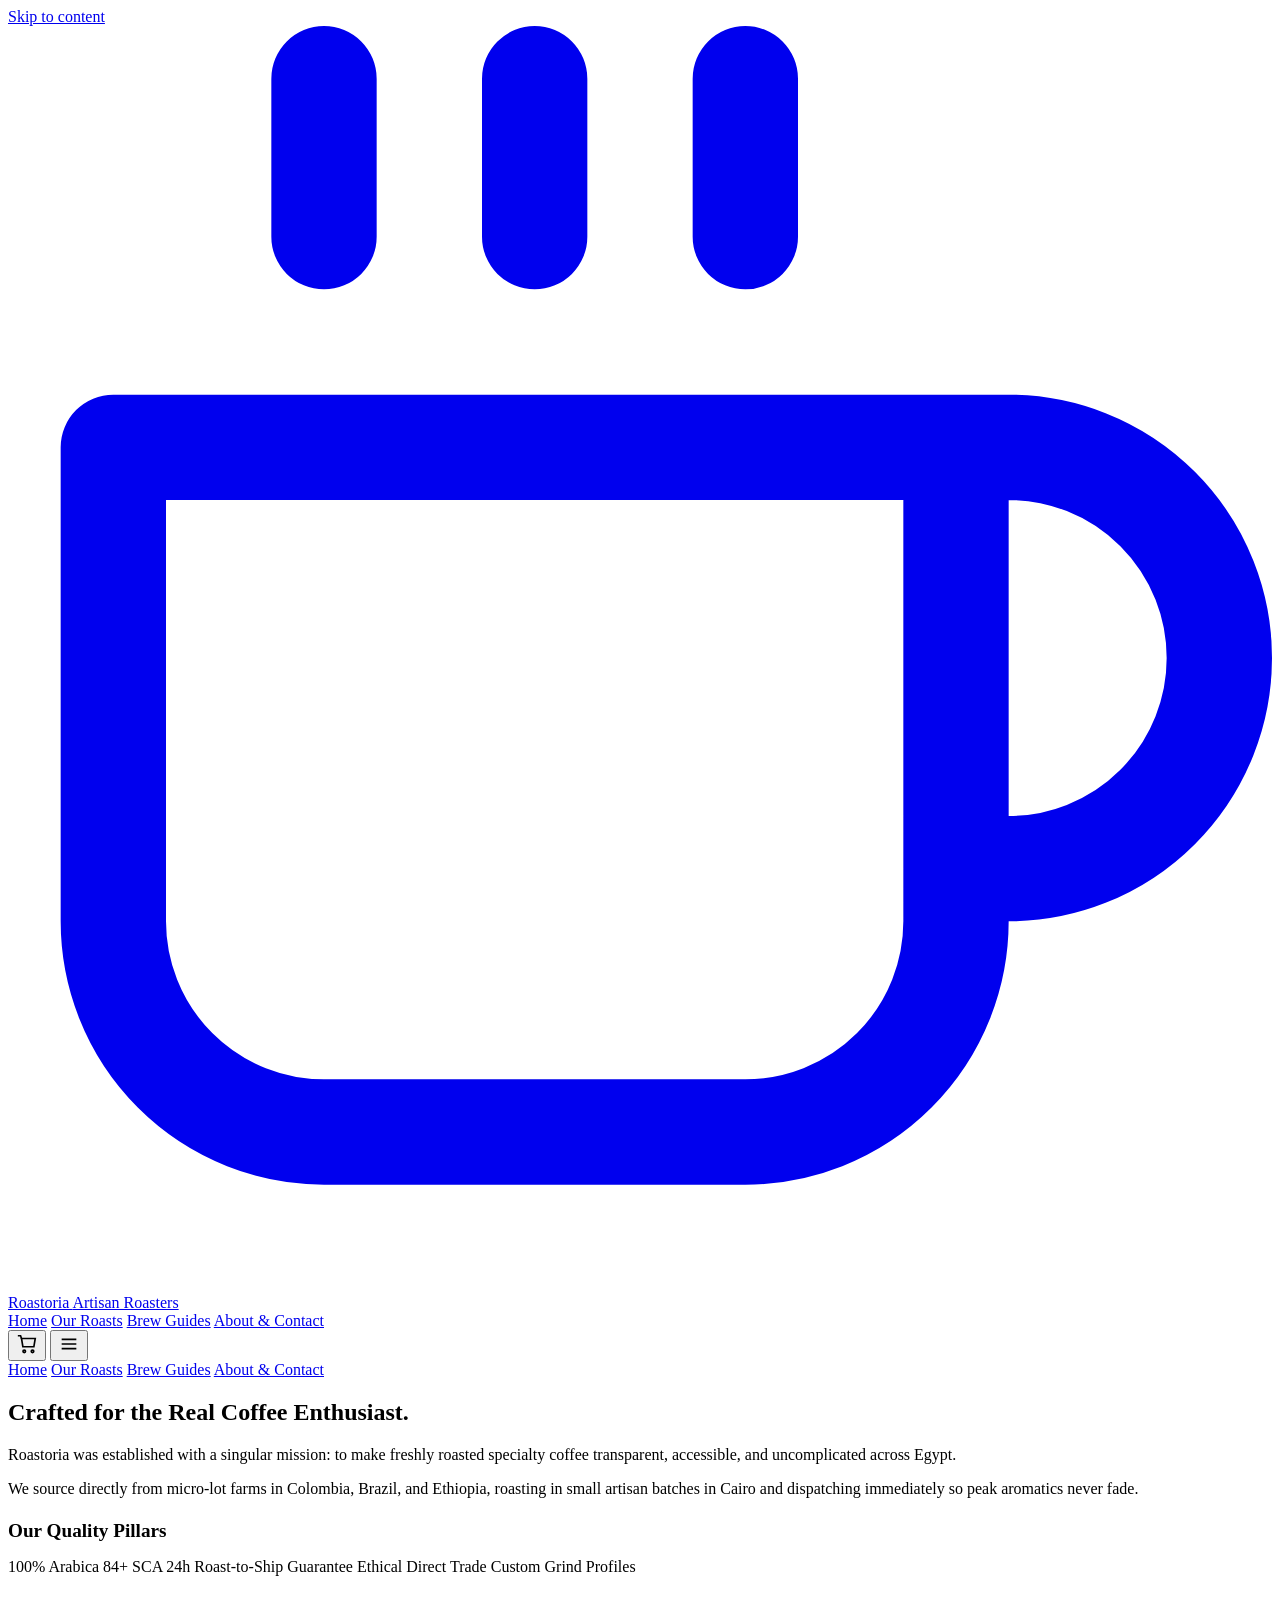
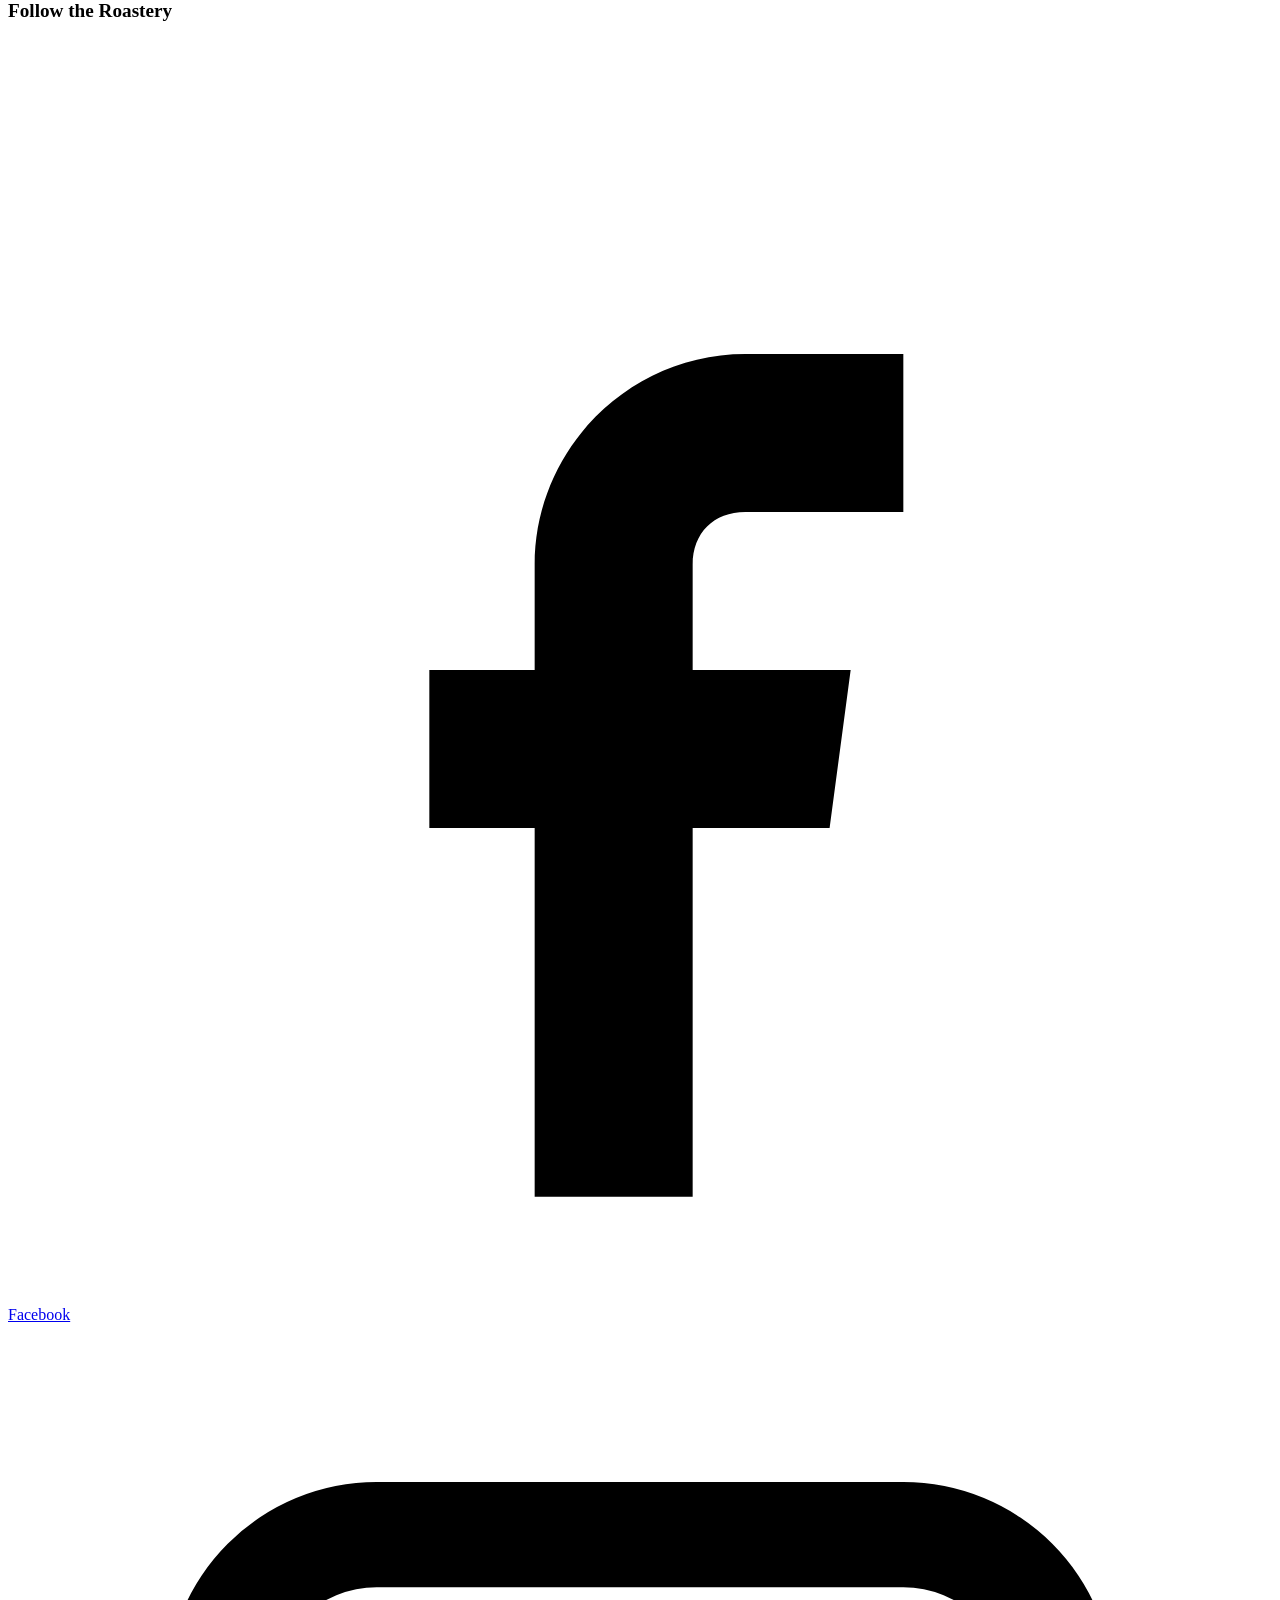
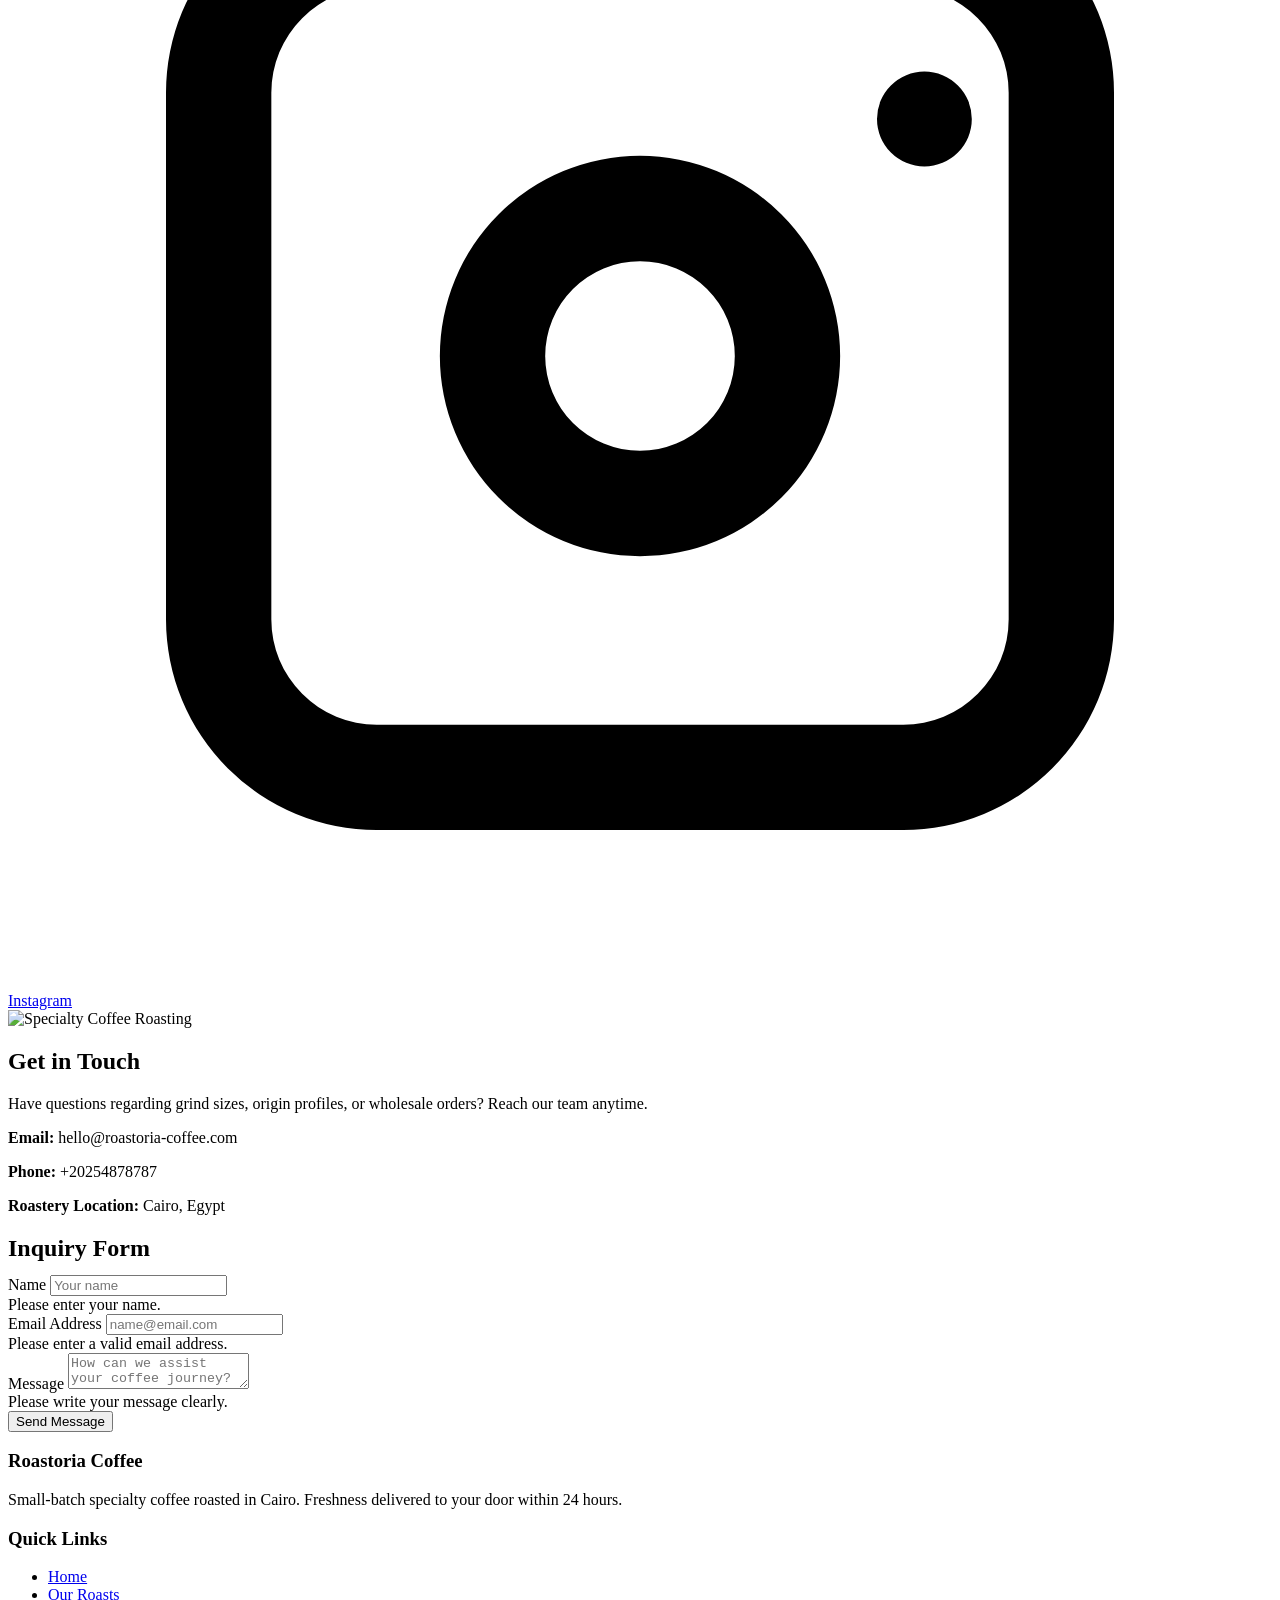
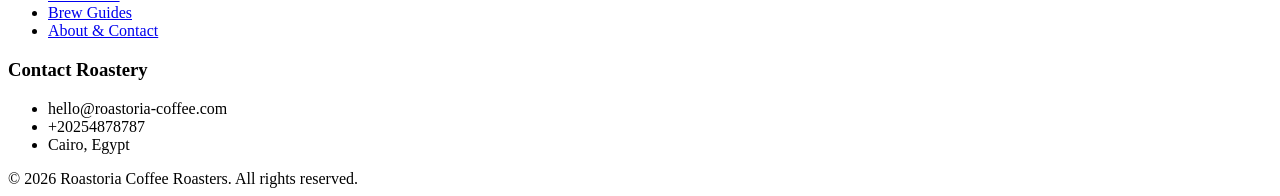
==== about.html @ 7a694ca4 "Add files via upload" ====
<!DOCTYPE html>
<html lang="en" dir="ltr">
<head>
  <meta charset="UTF-8">
  <meta name="viewport" content="width=device-width, initial-scale=1">
  <meta name="description" content="Learn about Roastoria's roasting philosophy and direct-trade origins.">
  <title>Our Story & Contact | Roastoria</title>
  <link rel="icon" href="favicon.svg" type="image/svg+xml">
  <link rel="preconnect" href="https://fonts.googleapis.com">
  <link rel="preconnect" href="https://fonts.gstatic.com" crossorigin>
  <link href="https://fonts.googleapis.com/css2?family=Poppins:wght@600;700;800&family=Nunito:wght@400;600;700&display=swap" rel="stylesheet">
  <link rel="stylesheet" href="css/style.css">
</head>
<body data-page="about">
  <a class="skip-link" href="#main">Skip to content</a>

  <header class="header">
    <div class="header__inner">
      <a class="logo" href="index.html" aria-label="Roastoria — Home">
        <span class="logo__mark" aria-hidden="true">
          <svg viewBox="0 0 24 24" fill="none"><path d="M18 8h1a4 4 0 0 1 0 8h-1M2 8h16v9a4 4 0 0 1-4 4H6a4 4 0 0 1-4-4V8zM6 1v3M10 1v3M14 1v3" stroke="currentColor" stroke-width="2" stroke-linecap="round" stroke-linejoin="round"/></svg>
        </span>
        Roastoria
        <span>Artisan Roasters</span>
      </a>
      <nav class="nav" aria-label="Main Navigation">
        <a href="index.html" data-nav="home">Home</a>
        <a href="products.html" data-nav="products">Our Roasts</a>
        <a href="blog.html" data-nav="blog">Brew Guides</a>
        <a href="about.html" data-nav="about">About & Contact</a>
      </nav>
      <div class="header__actions">
        <button class="icon-btn" type="button" data-open-cart aria-label="Shopping Cart">
          <svg width="22" height="22" viewBox="0 0 24 24" fill="none" stroke="currentColor" stroke-width="1.8"><path d="M6 6h15l-1.5 9h-12z"/><path d="M6 6 5 3H2"/><circle cx="9" cy="20" r="1.4"/><circle cx="18" cy="20" r="1.4"/></svg>
          <span class="cart-count" data-cart-count hidden>0</span>
        </button>
        <button class="icon-btn menu-btn" type="button" data-open-menu aria-label="Open Menu">
          <svg width="22" height="22" viewBox="0 0 24 24" fill="none" stroke="currentColor" stroke-width="1.8"><path d="M4 7h16M4 12h16M4 17h16"/></svg>
        </button>
      </div>
    </div>
  </header>

  <div class="nav-overlay" data-close></div>
  <nav class="mobile-nav" aria-label="Mobile Navigation">
    <a href="index.html" data-nav="home">Home</a>
    <a href="products.html" data-nav="products">Our Roasts</a>
    <a href="blog.html" data-nav="blog">Brew Guides</a>
    <a href="about.html" data-nav="about">About & Contact</a>
  </nav>

  <main id="main">
    <section class="section">
      <div class="container about-hero">
        <div>
          <h1>Crafted for the Real Coffee Enthusiast.</h1>
          <p class="muted" style="margin-top:.6rem">
            Roastoria was established with a singular mission: to make freshly roasted specialty coffee transparent, accessible, and uncomplicated across Egypt.
          </p>
          <p class="muted" style="margin-top:.75rem">
            We source directly from micro-lot farms in Colombia, Brazil, and Ethiopia, roasting in small artisan batches in Cairo and dispatching immediately so peak aromatics never fade.
          </p>
          <h2 style="font-size:1.2rem;margin-top:1.4rem">Our Quality Pillars</h2>
          <div class="chips">
            <span class="chip">100% Arabica 84+ SCA</span>
            <span class="chip">24h Roast-to-Ship Guarantee</span>
            <span class="chip">Ethical Direct Trade</span>
            <span class="chip">Custom Grind Profiles</span>
          </div>
          <h2 style="font-size:1.2rem;margin-top:1.5rem">Follow the Roastery</h2>
          <div class="social-row">
            <a class="social-btn" href="https://www.facebook.com/" target="_blank" rel="noopener noreferrer"><svg viewBox="0 0 24 24"><path d="M14 9h3V6h-3c-2.2 0-4 1.8-4 4v2H8v3h2v7h3v-7h2.6l.4-3H13v-2c0-.6.4-1 1-1z"/></svg> Facebook</a>
            <a class="social-btn" href="https://www.instagram.com/" target="_blank" rel="noopener noreferrer"><svg viewBox="0 0 24 24"><path d="M7 3h10a4 4 0 0 1 4 4v10a4 4 0 0 1-4 4H7a4 4 0 0 1-4-4V7a4 4 0 0 1 4-4zm10 2H7a2 2 0 0 0-2 2v10a2 2 0 0 0 2 2h10a2 2 0 0 0 2-2V7a2 2 0 0 0-2-2zm-5 3.2A3.8 3.8 0 1 1 8.2 12 3.8 3.8 0 0 1 12 8.2zm0 2A1.8 1.8 0 1 0 13.8 12 1.8 1.8 0 0 0 12 10.2zM17.4 6.6a.9.9 0 1 1-.9.9.9.9 0 0 1 .9-.9z"/></svg> Instagram</a>
          </div>
        </div>
        <div class="about-hero__media">
          <img src="https://images.unsplash.com/photo-1495474472287-4d71bcdd2085?auto=format&fit=crop&w=1200&q=75" alt="Specialty Coffee Roasting" width="900" height="700" loading="lazy">
        </div>
      </div>
    </section>

    <section class="section section--alt" aria-labelledby="contact-title">
      <div class="container grid grid--2">
        <article class="info-card">
          <h2 id="contact-title">Get in Touch</h2>
          <p class="muted" style="margin:.5rem 0 1rem">Have questions regarding grind sizes, origin profiles, or wholesale orders? Reach our team anytime.</p>
          <p><strong>Email:</strong> hello@roastoria-coffee.com</p>
          <p><strong>Phone:</strong> +20254878787</p>
          <p><strong>Roastery Location:</strong> Cairo, Egypt</p>
        </article>

        <article class="form-card">
          <h2 style="margin-bottom:.8rem">Inquiry Form</h2>
          <form class="form" data-contact-form novalidate>
            <div class="field">
              <label for="name">Name</label>
              <input id="name" name="name" type="text" autocomplete="name" placeholder="Your name">
              <div class="field-error">Please enter your name.</div>
            </div>
            <div class="field">
              <label for="email">Email Address</label>
              <input id="email" name="email" type="email" autocomplete="email" placeholder="name@email.com">
              <div class="field-error">Please enter a valid email address.</div>
            </div>
            <div class="field">
              <label for="message">Message</label>
              <textarea id="message" name="message" placeholder="How can we assist your coffee journey?"></textarea>
              <div class="field-error">Please write your message clearly.</div>
            </div>
            <button class="btn btn--primary" type="submit">Send Message</button>
          </form>
        </article>
      </div>
    </section>
  </main>

  <footer class="footer">
    <div class="container footer__grid">
      <div>
        <h3>Roastoria Coffee</h3>
        <p>Small-batch specialty coffee roasted in Cairo. Freshness delivered to your door within 24 hours.</p>
      </div>
      <div>
        <h3>Quick Links</h3>
        <ul>
          <li><a href="index.html">Home</a></li>
          <li><a href="products.html">Our Roasts</a></li>
          <li><a href="blog.html">Brew Guides</a></li>
          <li><a href="about.html">About & Contact</a></li>
        </ul>
      </div>
      <div>
        <h3>Contact Roastery</h3>
        <ul>
          <li>hello@roastoria-coffee.com</li>
          <li>+20254878787</li>
          <li>Cairo, Egypt</li>
        </ul>
      </div>
    </div>
    <div class="container footer__copy">© 2026 Roastoria Coffee Roasters. All rights reserved.</div>
  </footer>

  <script src="js/data.js"></script>
  <script src="js/main.js"></script>
</body>
</html>
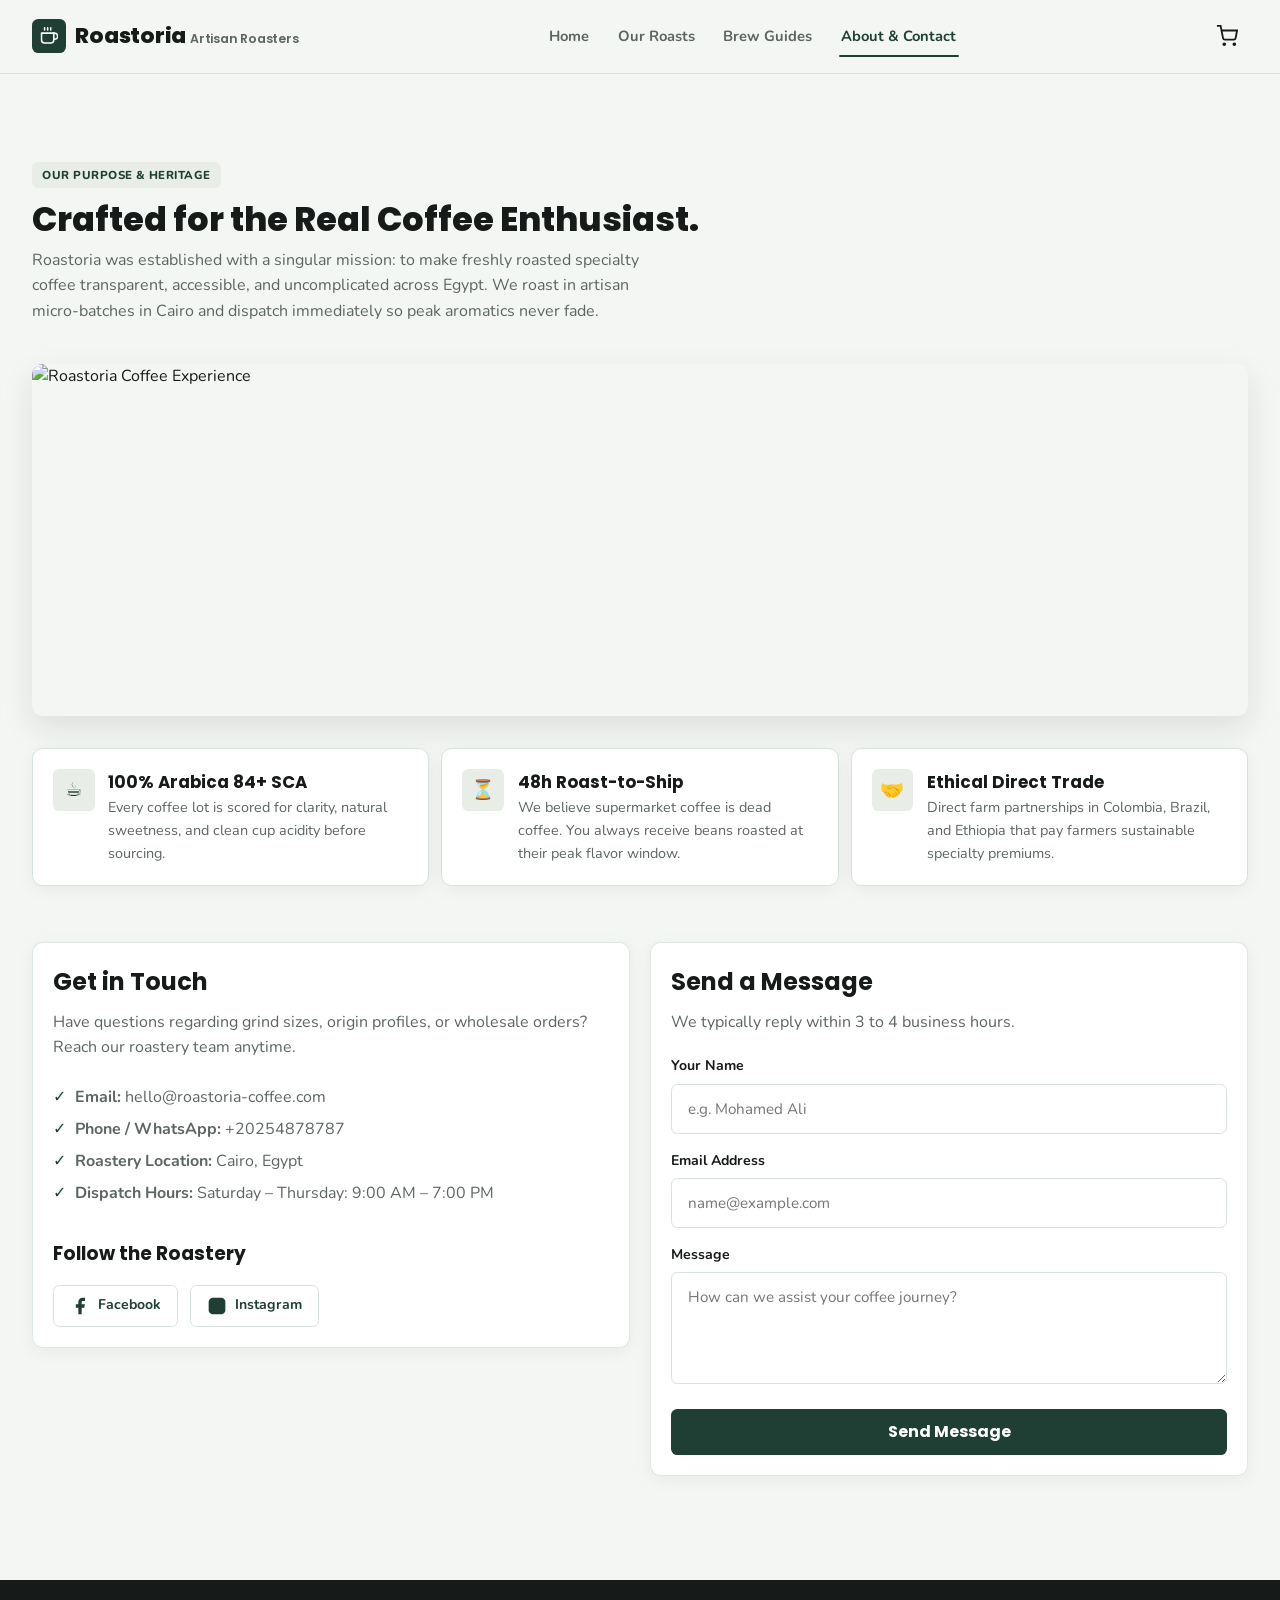
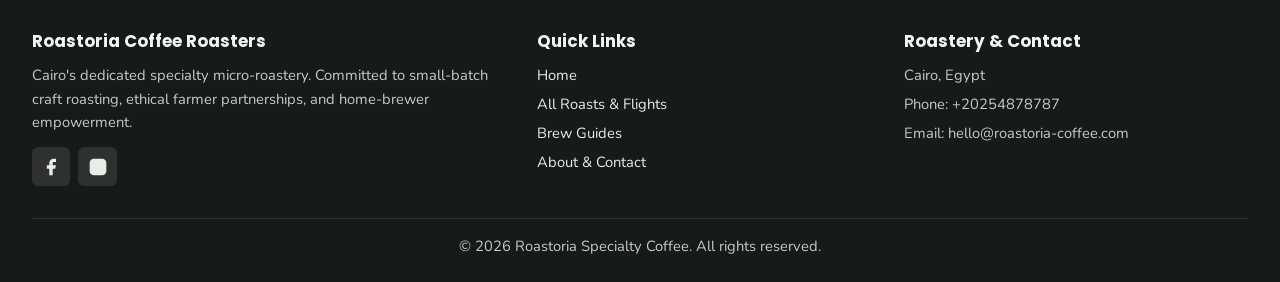
==== commit 53e1da54: "Add files via upload" ====
--- a/about.html
+++ b/about.html
@@ -1,147 +1,300 @@
 <!DOCTYPE html>
-<html lang="en" dir="ltr">
+<html lang="en">
 <head>
   <meta charset="UTF-8">
-  <meta name="viewport" content="width=device-width, initial-scale=1">
-  <meta name="description" content="Learn about Roastoria's roasting philosophy and direct-trade origins.">
-  <title>Our Story & Contact | Roastoria</title>
-  <link rel="icon" href="favicon.svg" type="image/svg+xml">
+  <meta name="viewport" content="width=device-width, initial-scale=1.0">
+  <title>About & Contact — Roastoria Specialty Coffee</title>
+  <meta name="description" content="Learn about Roastoria artisan micro-roastery in Cairo, our direct farm trade mission, and get in touch with our team.">
   <link rel="preconnect" href="https://fonts.googleapis.com">
   <link rel="preconnect" href="https://fonts.gstatic.com" crossorigin>
-  <link href="https://fonts.googleapis.com/css2?family=Poppins:wght@600;700;800&family=Nunito:wght@400;600;700&display=swap" rel="stylesheet">
+  <link href="https://fonts.googleapis.com/css2?family=Nunito:wght@400;600;700;800&family=Poppins:wght@600;700;800&display=swap" rel="stylesheet">
   <link rel="stylesheet" href="css/style.css">
+
+  <style>
+    /* Inline Styles to guarantee perfect rendering for about.html */
+    .about-hero-img {
+      width: 100%;
+      height: 22rem;
+      object-fit: cover;
+      border-radius: var(--radius, 0.65rem);
+      margin: 2rem 0;
+      box-shadow: 0 12px 32px rgba(22, 26, 24, 0.10);
+    }
+    .social-links-row {
+      display: flex;
+      gap: 0.75rem;
+      margin-top: 1rem;
+    }
+    .social-link-badge {
+      display: inline-flex;
+      align-items: center;
+      gap: 0.5rem;
+      padding: 0.55rem 1rem;
+      border-radius: var(--radius-sm, 0.4rem);
+      background: #FFFFFF;
+      border: 1px solid var(--line, #D8E2DC);
+      color: var(--teal, #1F3F34);
+      font-weight: 700;
+      font-size: 0.88rem;
+      transition: all 0.2s ease;
+    }
+    .social-link-badge:hover {
+      background: var(--teal, #1F3F34);
+      color: #FFFFFF;
+      border-color: var(--teal, #1F3F34);
+    }
+    /* حصر حجم أيقونات الـ SVG لمنع تضخمها نهائياً */
+    .social-link-badge svg,
+    .footer__social svg {
+      width: 1.25rem !important;
+      height: 1.25rem !important;
+      min-width: 1.25rem !important;
+      max-width: 1.25rem !important;
+      fill: currentColor;
+      display: block;
+    }
+    /* تنسيق عناصر الفورم */
+    .form-group {
+      margin-bottom: 1rem;
+    }
+    .form-group label {
+      display: block;
+      font-weight: 700;
+      font-size: 0.88rem;
+      margin-bottom: 0.35rem;
+      color: var(--ink, #161A18);
+    }
+    .form-group input,
+    .form-group textarea {
+      width: 100%;
+      padding: 0.75rem 1rem;
+      border-radius: var(--radius-sm, 0.4rem);
+      border: 1px solid var(--line, #D8E2DC);
+      background: #FFFFFF;
+      font-size: 0.95rem;
+      color: var(--ink, #161A18);
+      outline: none;
+      transition: border-color 0.2s;
+    }
+    .form-group input:focus,
+    .form-group textarea:focus {
+      border-color: var(--teal, #1F3F34);
+    }
+    .form-group textarea {
+      resize: vertical;
+      min-height: 7rem;
+    }
+  </style>
 </head>
-<body data-page="about">
-  <a class="skip-link" href="#main">Skip to content</a>
-
+<body>
+  <a href="#main" class="skip-link">Skip to content</a>
+
+  <!-- Header -->
   <header class="header">
     <div class="header__inner">
-      <a class="logo" href="index.html" aria-label="Roastoria — Home">
-        <span class="logo__mark" aria-hidden="true">
-          <svg viewBox="0 0 24 24" fill="none"><path d="M18 8h1a4 4 0 0 1 0 8h-1M2 8h16v9a4 4 0 0 1-4 4H6a4 4 0 0 1-4-4V8zM6 1v3M10 1v3M14 1v3" stroke="currentColor" stroke-width="2" stroke-linecap="round" stroke-linejoin="round"/></svg>
-        </span>
-        Roastoria
-        <span>Artisan Roasters</span>
+      <a href="index.html" class="logo" aria-label="Roastoria Home">
+        <div class="logo__mark">
+          <svg viewBox="0 0 24 24" fill="none" stroke="currentColor" stroke-width="2" stroke-linecap="round" stroke-linejoin="round">
+            <path d="M18 8h1a4 4 0 0 1 0 8h-1"></path>
+            <path d="M2 8h16v9a4 4 0 0 1-4 4H6a4 4 0 0 1-4-4V8z"></path>
+            <line x1="6" y1="1" x2="6" y2="4"></line>
+            <line x1="10" y1="1" x2="10" y2="4"></line>
+            <line x1="14" y1="1" x2="14" y2="4"></line>
+          </svg>
+        </div>
+        <div>Roastoria <span>Artisan Roasters</span></div>
       </a>
+
       <nav class="nav" aria-label="Main Navigation">
-        <a href="index.html" data-nav="home">Home</a>
-        <a href="products.html" data-nav="products">Our Roasts</a>
-        <a href="blog.html" data-nav="blog">Brew Guides</a>
-        <a href="about.html" data-nav="about">About & Contact</a>
+        <a href="index.html">Home</a>
+        <a href="products.html">Our Roasts</a>
+        <a href="articles.html">Brew Guides</a>
+        <a href="about.html" class="is-active">About & Contact</a>
       </nav>
+
       <div class="header__actions">
-        <button class="icon-btn" type="button" data-open-cart aria-label="Shopping Cart">
-          <svg width="22" height="22" viewBox="0 0 24 24" fill="none" stroke="currentColor" stroke-width="1.8"><path d="M6 6h15l-1.5 9h-12z"/><path d="M6 6 5 3H2"/><circle cx="9" cy="20" r="1.4"/><circle cx="18" cy="20" r="1.4"/></svg>
-          <span class="cart-count" data-cart-count hidden>0</span>
+        <button type="button" class="icon-btn" data-cart-toggle aria-label="Open cart">
+          <svg viewBox="0 0 24 24" width="22" height="22" fill="none" stroke="currentColor" stroke-width="2">
+            <circle cx="9" cy="21" r="1"></circle>
+            <circle cx="20" cy="21" r="1"></circle>
+            <path d="M1 1h4l2.68 13.39a2 2 0 0 0 2 1.61h9.72a2 2 0 0 0 2-1.61L23 6H6"></path>
+          </svg>
+          <span class="cart-count" aria-label="Cart items count" style="display:none;">0</span>
         </button>
-        <button class="icon-btn menu-btn" type="button" data-open-menu aria-label="Open Menu">
-          <svg width="22" height="22" viewBox="0 0 24 24" fill="none" stroke="currentColor" stroke-width="1.8"><path d="M4 7h16M4 12h16M4 17h16"/></svg>
+
+        <button type="button" class="icon-btn menu-btn" id="menuToggle" aria-label="Toggle navigation">
+          <svg viewBox="0 0 24 24" width="24" height="24" fill="none" stroke="currentColor" stroke-width="2">
+            <line x1="3" y1="12" x2="21" y2="12"></line>
+            <line x1="3" y1="6" x2="21" y2="6"></line>
+            <line x1="3" y1="18" x2="21" y2="18"></line>
+          </svg>
         </button>
       </div>
     </div>
   </header>
 
-  <div class="nav-overlay" data-close></div>
-  <nav class="mobile-nav" aria-label="Mobile Navigation">
-    <a href="index.html" data-nav="home">Home</a>
-    <a href="products.html" data-nav="products">Our Roasts</a>
-    <a href="blog.html" data-nav="blog">Brew Guides</a>
-    <a href="about.html" data-nav="about">About & Contact</a>
+  <!-- Mobile Navigation Overlay -->
+  <div class="nav-overlay" id="navOverlay"></div>
+  <nav class="mobile-nav" id="mobileNav" aria-label="Mobile Navigation">
+    <a href="index.html">Home</a>
+    <a href="products.html">Our Roasts</a>
+    <a href="articles.html">Brew Guides</a>
+    <a href="about.html" class="is-active">About & Contact</a>
   </nav>
 
-  <main id="main">
-    <section class="section">
-      <div class="container about-hero">
+  <main id="main" class="section">
+    <div class="container">
+      <!-- About Story Section -->
+      <header class="page-hero">
+        <span class="badge">Our Purpose & Heritage</span>
+        <h1>Crafted for the Real Coffee Enthusiast.</h1>
+        <p>Roastoria was established with a singular mission: to make freshly roasted specialty coffee transparent, accessible, and uncomplicated across Egypt. We roast in artisan micro-batches in Cairo and dispatch immediately so peak aromatics never fade.</p>
+      </header>
+
+      <!-- About Image -->
+      <img class="about-hero-img" src="https://images.unsplash.com/photo-1511920170033-f8396924c348?auto=format&fit=crop&w=1400&q=80" alt="Roastoria Coffee Experience">
+
+      <!-- Quality Pillars -->
+      <div class="benefits" style="margin-bottom: 3.5rem;">
+        <div class="benefit">
+          <div class="benefit__icon">☕</div>
+          <div>
+            <h3>100% Arabica 84+ SCA</h3>
+            <p>Every coffee lot is scored for clarity, natural sweetness, and clean cup acidity before sourcing.</p>
+          </div>
+        </div>
+        <div class="benefit">
+          <div class="benefit__icon">⏳</div>
+          <div>
+            <h3>48h Roast-to-Ship</h3>
+            <p>We believe supermarket coffee is dead coffee. You always receive beans roasted at their peak flavor window.</p>
+          </div>
+        </div>
+        <div class="benefit">
+          <div class="benefit__icon">🤝</div>
+          <div>
+            <h3>Ethical Direct Trade</h3>
+            <p>Direct farm partnerships in Colombia, Brazil, and Ethiopia that pay farmers sustainable specialty premiums.</p>
+          </div>
+        </div>
+      </div>
+
+      <!-- Contact & Form Section -->
+      <div class="grid grid--2" style="align-items: start;">
+        <!-- Left: Roastery Details & Social -->
+        <div class="info-card">
+          <h2>Get in Touch</h2>
+          <p class="muted" style="margin: 0.5rem 0 1.5rem;">Have questions regarding grind sizes, origin profiles, or wholesale orders? Reach our roastery team anytime.</p>
+          
+          <ul class="benefits-list" style="margin-bottom: 2rem;">
+            <li><strong>Email:</strong> hello@roastoria-coffee.com</li>
+            <li><strong>Phone / WhatsApp:</strong> +20254878787</li>
+            <li><strong>Roastery Location:</strong> Cairo, Egypt</li>
+            <li><strong>Dispatch Hours:</strong> Saturday – Thursday: 9:00 AM – 7:00 PM</li>
+          </ul>
+
+          <h3>Follow the Roastery</h3>
+          <div class="social-links-row">
+            <a href="https://facebook.com" target="_blank" rel="noopener" class="social-link-badge">
+              <svg viewBox="0 0 24 24"><path d="M18 2h-3a5 5 0 0 0-5 5v3H7v4h3v8h4v-8h3l1-4h-4V7a1 1 0 0 1 1-1h3z"></path></svg>
+              <span>Facebook</span>
+            </a>
+            <a href="https://instagram.com" target="_blank" rel="noopener" class="social-link-badge">
+              <svg viewBox="0 0 24 24"><rect x="2" y="2" width="20" height="20" rx="5" ry="5"></rect><path d="M16 11.37A4 4 0 1 1 12.63 8 4 4 0 0 1 16 11.37z"></path><line x1="17.5" y1="6.5" x2="17.51" y2="6.5"></line></svg>
+              <span>Instagram</span>
+            </a>
+          </div>
+        </div>
+
+        <!-- Right: Contact Form -->
+        <div class="form-card">
+          <h2>Send a Message</h2>
+          <p class="muted" style="margin: 0.5rem 0 1.25rem;">We typically reply within 3 to 4 business hours.</p>
+
+          <form id="contactForm">
+            <div class="form-group">
+              <label for="contactName">Your Name</label>
+              <input type="text" id="contactName" placeholder="e.g. Mohamed Ali" required>
+            </div>
+            <div class="form-group">
+              <label for="contactEmail">Email Address</label>
+              <input type="email" id="contactEmail" placeholder="name@example.com" required>
+            </div>
+            <div class="form-group">
+              <label for="contactMessage">Message</label>
+              <textarea id="contactMessage" placeholder="How can we assist your coffee journey?" required></textarea>
+            </div>
+            <button type="submit" class="btn btn--primary" style="width: 100%;">Send Message</button>
+            <div id="contactSuccess" style="display: none; margin-top: 1rem; color: var(--teal); font-weight: 700; text-align: center;">
+              ✓ Thank you! Your message has been received.
+            </div>
+          </form>
+        </div>
+      </div>
+    </div>
+  </main>
+
+  <!-- Cart Drawer -->
+  <div class="drawer-overlay" id="drawerOverlay"></div>
+  <aside class="cart-drawer" id="cartDrawer" aria-label="Shopping Cart" aria-hidden="true">
+    <div class="cart-drawer__head">
+      <h3>Your Coffee Box</h3>
+      <button type="button" class="icon-btn" id="closeCart" aria-label="Close cart">✕</button>
+    </div>
+    <div class="cart-drawer__list" id="cartList"></div>
+    <div class="cart-drawer__foot" id="cartFoot" style="display: none;">
+      <div class="cart-total">
+        <span>Subtotal</span>
+        <span id="cartTotal">0 EGP</span>
+      </div>
+      <button type="button" class="btn btn--primary" id="checkoutBtn">Proceed to Checkout</button>
+    </div>
+  </aside>
+
+  <!-- Footer -->
+  <footer class="footer">
+    <div class="container">
+      <div class="footer__grid">
         <div>
-          <h1>Crafted for the Real Coffee Enthusiast.</h1>
-          <p class="muted" style="margin-top:.6rem">
-            Roastoria was established with a singular mission: to make freshly roasted specialty coffee transparent, accessible, and uncomplicated across Egypt.
-          </p>
-          <p class="muted" style="margin-top:.75rem">
-            We source directly from micro-lot farms in Colombia, Brazil, and Ethiopia, roasting in small artisan batches in Cairo and dispatching immediately so peak aromatics never fade.
-          </p>
-          <h2 style="font-size:1.2rem;margin-top:1.4rem">Our Quality Pillars</h2>
-          <div class="chips">
-            <span class="chip">100% Arabica 84+ SCA</span>
-            <span class="chip">24h Roast-to-Ship Guarantee</span>
-            <span class="chip">Ethical Direct Trade</span>
-            <span class="chip">Custom Grind Profiles</span>
-          </div>
-          <h2 style="font-size:1.2rem;margin-top:1.5rem">Follow the Roastery</h2>
-          <div class="social-row">
-            <a class="social-btn" href="https://www.facebook.com/" target="_blank" rel="noopener noreferrer"><svg viewBox="0 0 24 24"><path d="M14 9h3V6h-3c-2.2 0-4 1.8-4 4v2H8v3h2v7h3v-7h2.6l.4-3H13v-2c0-.6.4-1 1-1z"/></svg> Facebook</a>
-            <a class="social-btn" href="https://www.instagram.com/" target="_blank" rel="noopener noreferrer"><svg viewBox="0 0 24 24"><path d="M7 3h10a4 4 0 0 1 4 4v10a4 4 0 0 1-4 4H7a4 4 0 0 1-4-4V7a4 4 0 0 1 4-4zm10 2H7a2 2 0 0 0-2 2v10a2 2 0 0 0 2 2h10a2 2 0 0 0 2-2V7a2 2 0 0 0-2-2zm-5 3.2A3.8 3.8 0 1 1 8.2 12 3.8 3.8 0 0 1 12 8.2zm0 2A1.8 1.8 0 1 0 13.8 12 1.8 1.8 0 0 0 12 10.2zM17.4 6.6a.9.9 0 1 1-.9.9.9.9 0 0 1 .9-.9z"/></svg> Instagram</a>
-          </div>
-        </div>
-        <div class="about-hero__media">
-          <img src="https://images.unsplash.com/photo-1495474472287-4d71bcdd2085?auto=format&fit=crop&w=1200&q=75" alt="Specialty Coffee Roasting" width="900" height="700" loading="lazy">
-        </div>
-      </div>
-    </section>
-
-    <section class="section section--alt" aria-labelledby="contact-title">
-      <div class="container grid grid--2">
-        <article class="info-card">
-          <h2 id="contact-title">Get in Touch</h2>
-          <p class="muted" style="margin:.5rem 0 1rem">Have questions regarding grind sizes, origin profiles, or wholesale orders? Reach our team anytime.</p>
-          <p><strong>Email:</strong> hello@roastoria-coffee.com</p>
-          <p><strong>Phone:</strong> +20254878787</p>
-          <p><strong>Roastery Location:</strong> Cairo, Egypt</p>
-        </article>
-
-        <article class="form-card">
-          <h2 style="margin-bottom:.8rem">Inquiry Form</h2>
-          <form class="form" data-contact-form novalidate>
-            <div class="field">
-              <label for="name">Name</label>
-              <input id="name" name="name" type="text" autocomplete="name" placeholder="Your name">
-              <div class="field-error">Please enter your name.</div>
-            </div>
-            <div class="field">
-              <label for="email">Email Address</label>
-              <input id="email" name="email" type="email" autocomplete="email" placeholder="name@email.com">
-              <div class="field-error">Please enter a valid email address.</div>
-            </div>
-            <div class="field">
-              <label for="message">Message</label>
-              <textarea id="message" name="message" placeholder="How can we assist your coffee journey?"></textarea>
-              <div class="field-error">Please write your message clearly.</div>
-            </div>
-            <button class="btn btn--primary" type="submit">Send Message</button>
-          </form>
-        </article>
-      </div>
-    </section>
-  </main>
-
-  <footer class="footer">
-    <div class="container footer__grid">
-      <div>
-        <h3>Roastoria Coffee</h3>
-        <p>Small-batch specialty coffee roasted in Cairo. Freshness delivered to your door within 24 hours.</p>
-      </div>
-      <div>
-        <h3>Quick Links</h3>
-        <ul>
-          <li><a href="index.html">Home</a></li>
-          <li><a href="products.html">Our Roasts</a></li>
-          <li><a href="blog.html">Brew Guides</a></li>
-          <li><a href="about.html">About & Contact</a></li>
-        </ul>
-      </div>
-      <div>
-        <h3>Contact Roastery</h3>
-        <ul>
-          <li>hello@roastoria-coffee.com</li>
-          <li>+20254878787</li>
-          <li>Cairo, Egypt</li>
-        </ul>
-      </div>
-    </div>
-    <div class="container footer__copy">© 2026 Roastoria Coffee Roasters. All rights reserved.</div>
+          <h3>Roastoria Coffee Roasters</h3>
+          <p>Cairo's dedicated specialty micro-roastery. Committed to small-batch craft roasting, ethical farmer partnerships, and home-brewer empowerment.</p>
+          <div class="footer__social">
+            <a href="https://facebook.com" target="_blank" rel="noopener" aria-label="Facebook">
+              <svg viewBox="0 0 24 24"><path d="M18 2h-3a5 5 0 0 0-5 5v3H7v4h3v8h4v-8h3l1-4h-4V7a1 1 0 0 1 1-1h3z"></path></svg>
+            </a>
+            <a href="https://instagram.com" target="_blank" rel="noopener" aria-label="Instagram">
+              <svg viewBox="0 0 24 24"><rect x="2" y="2" width="20" height="20" rx="5" ry="5"></rect><path d="M16 11.37A4 4 0 1 1 12.63 8 4 4 0 0 1 16 11.37z"></path><line x1="17.5" y1="6.5" x2="17.51" y2="6.5"></line></svg>
+            </a>
+          </div>
+        </div>
+
+        <div>
+          <h3>Quick Links</h3>
+          <ul>
+            <li><a href="index.html">Home</a></li>
+            <li><a href="products.html">All Roasts & Flights</a></li>
+            <li><a href="articles.html">Brew Guides</a></li>
+            <li><a href="about.html">About & Contact</a></li>
+          </ul>
+        </div>
+
+        <div>
+          <h3>Roastery & Contact</h3>
+          <ul>
+            <li>Cairo, Egypt</li>
+            <li>Phone: +20254878787</li>
+            <li>Email: hello@roastoria-coffee.com</li>
+          </ul>
+        </div>
+      </div>
+
+      <div class="footer__copy">
+        <p>© 2026 Roastoria Specialty Coffee. All rights reserved.</p>
+      </div>
+    </div>
   </footer>
 
-  <script src="js/data.js"></script>
+  <!-- Scripts -->
   <script src="js/main.js"></script>
 </body>
 </html>
--- a/css/style.css
+++ b/css/style.css
@@ -0,0 +1,1133 @@
+/* Roastoria — Specialty Coffee Roasters Design System */
+/* Nordic Clean Roast & Sharp Modern Floating Cards */
+:root {
+  --bg: #F4F6F4;
+  --bg-alt: #E8EDE8;
+  --surface: #FFFFFF;
+  --teal: #1F3F34;
+  --teal-dark: #142B23;
+  --teal-soft: #DDE7E1;
+  --gold: #C28B47;
+  --ink: #161A18;
+  --ink-soft: #5C6660;
+  --line: #D8E2DC;
+  
+  --radius: 0.65rem;
+  --radius-sm: 0.4rem;
+  
+  --shadow-sm: 0 4px 18px rgba(22, 26, 24, 0.05);
+  --shadow: 0 16px 36px rgba(22, 26, 24, 0.10);
+  
+  --header: 4.25rem;
+  --max: 76rem;
+  --font: "Nunito", system-ui, sans-serif;
+  --font-heading: "Poppins", system-ui, sans-serif;
+}
+
+*,
+*::before,
+*::after {
+  box-sizing: border-box;
+  margin: 0;
+  padding: 0;
+}
+
+html {
+  scroll-behavior: smooth;
+}
+
+body {
+  font-family: var(--font);
+  background: var(--bg);
+  color: var(--ink);
+  line-height: 1.6;
+  min-height: 100vh;
+  overflow-x: hidden;
+}
+
+h1, h2, h3, h4, .logo, .btn {
+  font-family: var(--font-heading);
+}
+
+img {
+  max-width: 100%;
+  display: block;
+  height: auto;
+}
+
+a {
+  color: inherit;
+  text-decoration: none;
+}
+
+button, input, textarea, select {
+  font: inherit;
+}
+
+button {
+  cursor: pointer;
+  border: 0;
+  background: none;
+}
+
+ul {
+  list-style: none;
+}
+
+.skip-link {
+  position: absolute;
+  inset-inline-start: 1rem;
+  top: -4rem;
+  z-index: 100;
+  background: var(--teal);
+  color: #fff;
+  padding: 0.5rem 1rem;
+  border-radius: var(--radius-sm);
+}
+
+.skip-link:focus {
+  top: 0.75rem;
+}
+
+.container {
+  width: min(100% - 2.5rem, var(--max));
+  margin-inline: auto;
+}
+
+/* ===== Header ===== */
+.header {
+  position: sticky;
+  top: 0;
+  z-index: 50;
+  height: var(--header);
+  display: flex;
+  align-items: center;
+  background: rgba(244, 246, 244, 0.95);
+  backdrop-filter: blur(14px);
+  border-bottom: 1px solid var(--line);
+}
+
+.header__inner {
+  display: flex;
+  align-items: center;
+  justify-content: space-between;
+  gap: 0.75rem;
+  width: min(100% - 2.5rem, var(--max));
+  margin-inline: auto;
+}
+
+.logo {
+  display: flex;
+  align-items: center;
+  gap: 0.55rem;
+  font-weight: 800;
+  font-size: 1.35rem;
+  letter-spacing: -0.01em;
+  color: var(--ink);
+}
+
+.logo__mark {
+  width: 2.15rem;
+  height: 2.15rem;
+  border-radius: var(--radius-sm);
+  background: var(--teal);
+  display: grid;
+  place-items: center;
+  color: #fff;
+  flex-shrink: 0;
+}
+
+.logo__mark svg {
+  width: 1.15rem;
+  height: 1.15rem;
+  display: block;
+}
+
+.logo span {
+  color: var(--ink-soft);
+  font-weight: 600;
+  font-size: 0.78rem;
+  display: none;
+}
+
+.nav {
+  display: none;
+}
+
+.nav a {
+  color: var(--ink-soft);
+  font-weight: 700;
+  font-size: 0.92rem;
+  padding: 0.35rem 0.15rem;
+  position: relative;
+}
+
+.nav a:hover,
+.nav a.is-active {
+  color: var(--teal);
+}
+
+.nav a.is-active::after {
+  content: "";
+  position: absolute;
+  right: 0;
+  left: 0;
+  bottom: -0.2rem;
+  height: 2px;
+  background: var(--teal);
+  border-radius: 2px;
+}
+
+.header__actions {
+  display: flex;
+  align-items: center;
+  gap: 0.35rem;
+}
+
+.icon-btn {
+  width: 2.6rem;
+  height: 2.6rem;
+  border-radius: var(--radius-sm);
+  display: grid;
+  place-items: center;
+  color: var(--ink);
+  position: relative;
+  transition: background 0.2s;
+}
+
+.icon-btn:hover {
+  background: var(--bg-alt);
+}
+
+.cart-count {
+  position: absolute;
+  top: 0.2rem;
+  inset-inline-end: 0.2rem;
+  min-width: 1.1rem;
+  height: 1.1rem;
+  padding: 0 0.25rem;
+  border-radius: 999px;
+  background: var(--teal);
+  color: #fff;
+  font-size: 0.68rem;
+  font-weight: 700;
+  display: grid;
+  place-items: center;
+}
+
+.menu-btn {
+  display: grid;
+}
+
+.nav-overlay,
+.drawer-overlay {
+  position: fixed;
+  inset: 0;
+  background: rgba(22, 26, 24, 0.45);
+  opacity: 0;
+  visibility: hidden;
+  transition: 0.25s;
+  z-index: 60;
+}
+
+.nav-overlay.is-open,
+.drawer-overlay.is-open {
+  opacity: 1;
+  visibility: visible;
+}
+
+.mobile-nav {
+  position: fixed;
+  top: 0;
+  bottom: 0;
+  left: 0;
+  width: min(20rem, 86vw);
+  background: var(--surface);
+  z-index: 70;
+  padding: 1.25rem;
+  transform: translateX(-110%);
+  transition: transform 0.3s ease;
+  display: flex;
+  flex-direction: column;
+  gap: 0.35rem;
+  box-shadow: var(--shadow);
+}
+
+.mobile-nav.is-open {
+  transform: translateX(0);
+}
+
+.mobile-nav a {
+  padding: 0.85rem 0.6rem;
+  border-radius: var(--radius-sm);
+  font-weight: 700;
+  color: var(--ink);
+}
+
+.mobile-nav a.is-active,
+.mobile-nav a:hover {
+  background: var(--bg-alt);
+  color: var(--teal);
+}
+
+/* ===== Buttons ===== */
+.btn {
+  display: inline-flex;
+  align-items: center;
+  justify-content: center;
+  gap: 0.4rem;
+  min-height: 2.85rem;
+  padding: 0.55rem 1.35rem;
+  border-radius: var(--radius-sm);
+  font-weight: 700;
+  transition: all 0.25s ease;
+  text-align: center;
+}
+
+.btn--primary {
+  background: var(--teal);
+  color: #fff;
+}
+
+.btn--primary:hover {
+  background: var(--teal-dark);
+  transform: translateY(-2px);
+  box-shadow: 0 6px 16px rgba(31, 63, 52, 0.25);
+}
+
+.btn--ghost {
+  background: #fff;
+  color: var(--ink);
+  border: 1px solid var(--line);
+}
+
+.btn--ghost:hover {
+  border-color: var(--teal);
+  background: var(--bg-alt);
+  color: var(--teal);
+}
+
+.btn--sm {
+  min-height: 2.35rem;
+  padding: 0.35rem 0.85rem;
+  font-size: 0.84rem;
+}
+
+/* ===== Animated Hero Slider ===== */
+.hero {
+  padding: 1.5rem 0 2.5rem;
+}
+
+.hero__slider {
+  position: relative;
+  overflow: hidden;
+  border-radius: var(--radius);
+  min-height: 30rem;
+  box-shadow: var(--shadow);
+  background: var(--ink);
+}
+
+.hero__slide {
+  position: absolute;
+  inset: 0;
+  background-position: center;
+  background-size: cover;
+  background-repeat: no-repeat;
+  display: grid;
+  align-items: end;
+  opacity: 0;
+  visibility: hidden;
+  transition: opacity 0.8s ease-in-out, visibility 0.8s ease-in-out, transform 0.8s ease;
+  transform: scale(1.03);
+}
+
+.hero__slide.is-active {
+  opacity: 1;
+  visibility: visible;
+  transform: scale(1);
+  z-index: 1;
+}
+
+.hero__slide::after {
+  content: "";
+  position: absolute;
+  inset: 0;
+  background: linear-gradient(
+    to top,
+    rgba(22, 26, 24, 0.94) 15%,
+    rgba(22, 26, 24, 0.55) 60%,
+    rgba(22, 26, 24, 0.25)
+  );
+}
+
+.hero__content {
+  position: relative;
+  z-index: 2;
+  padding: 2.5rem 1.75rem;
+  color: #fff;
+  max-width: 42rem;
+}
+
+.eyebrow {
+  display: inline-flex;
+  align-items: center;
+  gap: 0.4rem;
+  background: rgba(194, 139, 71, 0.25);
+  border: 1px solid var(--gold);
+  color: #E8BF7F;
+  padding: 0.35rem 0.85rem;
+  border-radius: var(--radius-sm);
+  font-size: 0.82rem;
+  font-weight: 700;
+  margin-bottom: 0.9rem;
+}
+
+.hero h1 {
+  font-size: clamp(1.8rem, 5vw, 3.2rem);
+  line-height: 1.2;
+  font-weight: 800;
+  margin-bottom: 0.85rem;
+}
+
+.hero p {
+  color: rgba(244, 246, 244, 0.92);
+  margin-bottom: 1.5rem;
+  font-size: 1.05rem;
+  line-height: 1.6;
+}
+
+/* Slider Controls */
+.slider-arrow {
+  position: absolute;
+  top: 50%;
+  transform: translateY(-50%);
+  z-index: 10;
+  width: 2.75rem;
+  height: 2.75rem;
+  border-radius: 50%;
+  background: rgba(22, 26, 24, 0.45);
+  backdrop-filter: blur(8px);
+  color: #fff;
+  font-size: 1.8rem;
+  line-height: 1;
+  display: grid;
+  place-items: center;
+  transition: all 0.25s ease;
+  border: 1px solid rgba(255, 255, 255, 0.15);
+}
+
+.slider-arrow:hover {
+  background: var(--teal);
+  border-color: var(--teal);
+  transform: translateY(-50%) scale(1.08);
+}
+
+.slider-arrow--prev {
+  left: 1.25rem;
+}
+
+.slider-arrow--next {
+  right: 1.25rem;
+}
+
+.slider-dots {
+  position: absolute;
+  bottom: 1.25rem;
+  right: 1.75rem;
+  z-index: 10;
+  display: flex;
+  gap: 0.5rem;
+}
+
+.slider-dot {
+  width: 0.65rem;
+  height: 0.65rem;
+  border-radius: 999px;
+  background: rgba(255, 255, 255, 0.35);
+  transition: all 0.3s ease;
+  border: 0;
+  padding: 0;
+}
+
+.slider-dot.is-active {
+  width: 1.8rem;
+  background: var(--gold);
+}
+
+/* ===== Sections & Headings ===== */
+.section {
+  padding: 2.5rem 0;
+}
+
+.section--alt {
+  background: var(--bg-alt);
+}
+
+.section__head {
+  display: flex;
+  flex-wrap: wrap;
+  align-items: flex-end;
+  justify-content: space-between;
+  gap: 0.75rem 1rem;
+  margin-bottom: 1.4rem;
+}
+
+.section__head h2,
+.page-hero h1,
+.article h1 {
+  font-size: clamp(1.4rem, 3.5vw, 2.1rem);
+  line-height: 1.3;
+  font-weight: 800;
+}
+
+.muted {
+  color: var(--ink-soft);
+}
+
+.page-hero {
+  padding: 2rem 0 0.5rem;
+}
+
+.page-hero p {
+  color: var(--ink-soft);
+  max-width: 38rem;
+  margin-top: 0.4rem;
+}
+
+/* ===== Grid & Floating Cards ===== */
+.grid {
+  display: grid;
+  gap: 1.25rem;
+}
+
+.grid--2, .grid--3, .grid--4 {
+  grid-template-columns: 1fr;
+}
+
+.product-card, 
+.article-card, 
+.review-card, 
+.info-card, 
+.form-card {
+  background: var(--surface);
+  border: 1px solid rgba(216, 226, 220, 0.8);
+  border-radius: var(--radius);
+  box-shadow: var(--shadow-sm);
+  transition: transform 0.35s cubic-bezier(0.16, 1, 0.3, 1), 
+              box-shadow 0.35s cubic-bezier(0.16, 1, 0.3, 1),
+              border-color 0.35s ease;
+  overflow: hidden;
+}
+
+.product-card:hover, 
+.article-card:hover {
+  transform: translateY(-6px);
+  box-shadow: var(--shadow);
+  border-color: var(--teal);
+}
+
+.product-card {
+  display: flex;
+  flex-direction: column;
+  height: 100%;
+}
+
+.product-card__media {
+  display: flex;
+  align-items: center;
+  justify-content: center;
+  position: relative;
+  aspect-ratio: 1 / 1;
+  background: #FAFCFA;
+  border-bottom: 1px solid var(--line);
+  overflow: hidden;
+  padding: 1.5rem;
+}
+
+.product-card__media img {
+  width: 100%;
+  height: 100%;
+  object-fit: contain;
+  transition: transform 0.4s cubic-bezier(0.16, 1, 0.3, 1);
+}
+
+.product-card:hover .product-card__media img {
+  transform: scale(1.08);
+}
+
+.article-card__media {
+  display: block;
+  position: relative;
+  aspect-ratio: 16 / 10;
+  background: var(--bg-alt);
+  overflow: hidden;
+  border-bottom: 1px solid var(--line);
+}
+
+.article-card__media img {
+  position: absolute;
+  inset: 0;
+  width: 100%;
+  height: 100%;
+  object-fit: cover;
+  transition: transform 0.4s ease;
+}
+
+.article-card:hover img {
+  transform: scale(1.05);
+}
+
+.product-card__body, 
+.article-card__body, 
+.review-card, 
+.info-card, 
+.form-card {
+  padding: 1.25rem;
+}
+
+.product-card__body {
+  display: flex;
+  flex-direction: column;
+  flex-grow: 1;
+}
+
+.badge {
+  display: inline-block;
+  background: var(--bg-alt);
+  color: var(--teal);
+  font-size: 0.72rem;
+  letter-spacing: 0.04em;
+  text-transform: uppercase;
+  font-weight: 800;
+  padding: 0.25rem 0.65rem;
+  border-radius: var(--radius-sm);
+  margin-bottom: 0.6rem;
+  align-self: flex-start;
+}
+
+.product-card h3, .article-card h3 {
+  font-size: 1.05rem;
+  font-weight: 700;
+  line-height: 1.35;
+  margin-bottom: 0.4rem;
+  min-height: 2.7rem;
+}
+
+.product-card p, .article-card p {
+  color: var(--ink-soft);
+  font-size: 0.88rem;
+  line-height: 1.5;
+  display: -webkit-box;
+  -webkit-line-clamp: 2;
+  -webkit-box-orient: vertical;
+  overflow: hidden;
+  margin-bottom: 0.75rem;
+  min-height: 2.6rem;
+}
+
+/* السعر في الكارت */
+.product-card__price {
+  margin-bottom: 0.85rem;
+  display: flex;
+  align-items: center;
+  justify-content: flex-start;
+}
+
+.price {
+  font-weight: 800;
+  color: var(--teal);
+  font-size: 1.2rem;
+  font-family: var(--font-heading);
+}
+
+.price small {
+  font-weight: 600;
+  font-size: 0.82rem;
+  color: var(--ink-soft);
+}
+
+/* أزرار الكارت الثنائية (Add to Cart + View Roast) */
+.card-actions {
+  margin-top: auto;
+  width: 100%;
+}
+
+.card-actions--dual {
+  display: grid;
+  grid-template-columns: 1.2fr 1fr;
+  gap: 0.5rem;
+}
+
+.card-actions--dual .btn {
+  width: 100%;
+  white-space: nowrap;
+}
+
+/* ===== Filters ===== */
+.filters {
+  display: flex;
+  flex-wrap: wrap;
+  gap: 0.45rem;
+  margin: 1.1rem 0 1.35rem;
+}
+
+.filter-btn {
+  padding: 0.45rem 1rem;
+  border-radius: var(--radius-sm);
+  border: 1px solid var(--line);
+  background: #fff;
+  color: var(--ink-soft);
+  font-weight: 700;
+  font-size: 0.88rem;
+  transition: all 0.2s ease;
+}
+
+.filter-btn.is-active, .filter-btn:hover {
+  background: var(--teal);
+  border-color: var(--teal);
+  color: #fff;
+}
+
+.product-card.is-hidden {
+  display: none;
+}
+
+.empty-state {
+  display: none;
+  text-align: center;
+  padding: 2rem 1rem;
+  color: var(--ink-soft);
+}
+
+.empty-state.is-visible {
+  display: block;
+}
+
+/* ===== Reviews ===== */
+.review-card {
+  display: flex;
+  flex-direction: column;
+  gap: 0.55rem;
+}
+
+.stars {
+  color: var(--gold);
+  letter-spacing: 0.08em;
+}
+
+.review-card footer {
+  margin-top: auto;
+  display: flex;
+  align-items: center;
+  gap: 0.7rem;
+}
+
+.avatar {
+  width: 2.5rem;
+  height: 2.5rem;
+  border-radius: var(--radius-sm);
+  display: grid;
+  place-items: center;
+  background: var(--bg-alt);
+  color: var(--teal);
+  font-weight: 800;
+}
+
+.review-card strong {
+  display: block;
+  line-height: 1.3;
+}
+
+/* ===== Benefits ===== */
+.benefits {
+  display: grid;
+  gap: 0.75rem;
+}
+
+.benefit {
+  display: flex;
+  gap: 0.85rem;
+  align-items: flex-start;
+  padding: 1.25rem;
+  background: #fff;
+  border: 1px solid var(--line);
+  border-radius: var(--radius);
+  box-shadow: var(--shadow-sm);
+}
+
+.benefit__icon {
+  width: 2.6rem;
+  height: 2.6rem;
+  border-radius: var(--radius-sm);
+  background: var(--bg-alt);
+  color: var(--teal);
+  display: grid;
+  place-items: center;
+  flex-shrink: 0;
+  font-size: 1.2rem;
+}
+
+.benefit h3 {
+  font-size: 1.05rem;
+  font-weight: 700;
+}
+
+.benefit p {
+  color: var(--ink-soft);
+  font-size: 0.9rem;
+}
+
+/* ===== Footer ===== */
+.footer {
+  margin-top: 3rem;
+  background: var(--ink);
+  color: var(--bg);
+  padding: 3rem 0 1.5rem;
+}
+
+.footer a {
+  color: var(--bg-alt);
+}
+
+.footer a:hover {
+  color: #fff;
+}
+
+.footer__grid {
+  display: grid;
+  gap: 1.5rem;
+}
+
+.footer h3 {
+  font-size: 1.05rem;
+  margin-bottom: 0.6rem;
+  font-weight: 700;
+}
+
+.footer p, .footer li {
+  color: rgba(244, 246, 244, 0.8);
+  font-size: 0.92rem;
+}
+
+.footer li + li {
+  margin-top: 0.35rem;
+}
+
+.footer__social {
+  display: flex;
+  gap: 0.5rem;
+  margin-top: 0.8rem;
+}
+
+.footer__social a {
+  width: 2.4rem;
+  height: 2.4rem;
+  border-radius: var(--radius-sm);
+  display: grid;
+  place-items: center;
+  background: rgba(255, 255, 255, 0.1);
+}
+
+.footer__social svg {
+  width: 1.1rem;
+  height: 1.1rem;
+  fill: currentColor;
+}
+
+.footer__copy {
+  margin-top: 2rem;
+  padding-top: 1rem;
+  border-top: 1px solid rgba(255, 255, 255, 0.1);
+  font-size: 0.85rem;
+  color: rgba(244, 246, 244, 0.6);
+  text-align: center;
+}
+
+/* ===== Cart Drawer ===== */
+.cart-drawer {
+  position: fixed;
+  top: 0;
+  bottom: 0;
+  right: 0;
+  width: min(22rem, 92vw);
+  background: #fff;
+  z-index: 80;
+  display: flex;
+  flex-direction: column;
+  transform: translateX(110%);
+  transition: transform 0.3s ease;
+  box-shadow: var(--shadow);
+}
+
+.cart-drawer.is-open {
+  transform: translateX(0);
+}
+
+.cart-drawer__head {
+  display: flex;
+  align-items: center;
+  justify-content: space-between;
+  padding: 1rem 1.1rem;
+  border-bottom: 1px solid var(--line);
+}
+
+.cart-drawer__list {
+  flex: 1;
+  overflow: auto;
+  padding: 1rem;
+  display: grid;
+  gap: 0.75rem;
+  align-content: start;
+}
+
+.cart-item {
+  display: grid;
+  grid-template-columns: 4rem 1fr auto;
+  gap: 0.7rem;
+  align-items: center;
+}
+
+.cart-item img {
+  width: 4rem;
+  height: 4rem;
+  object-fit: contain;
+  border-radius: var(--radius-sm);
+  background: #ffffff;
+  border: 1px solid var(--line);
+  padding: 0.25rem;
+}
+
+.cart-item h4 {
+  font-size: 0.92rem;
+  font-weight: 700;
+  line-height: 1.35;
+}
+
+.qty {
+  display: inline-flex;
+  align-items: center;
+  gap: 0.35rem;
+  margin-top: 0.25rem;
+}
+
+.qty button {
+  width: 1.6rem;
+  height: 1.6rem;
+  border-radius: var(--radius-sm);
+  background: var(--bg-alt);
+  font-weight: 700;
+}
+
+.cart-drawer__foot {
+  padding: 1rem 1.1rem 1.25rem;
+  border-top: 1px solid var(--line);
+  display: grid;
+  gap: 0.7rem;
+}
+
+.cart-total {
+  display: flex;
+  justify-content: space-between;
+  font-weight: 800;
+  font-family: var(--font-heading);
+}
+
+.cart-empty {
+  color: var(--ink-soft);
+  text-align: center;
+  padding: 2rem 0.5rem;
+}
+
+/* ===== Toast ===== */
+.toast {
+  position: fixed;
+  bottom: 1.1rem;
+  left: 50%;
+  transform: translate(-50%, 120%);
+  background: var(--ink);
+  color: #fff;
+  padding: 0.75rem 1.2rem;
+  border-radius: var(--radius-sm);
+  z-index: 100;
+  font-weight: 700;
+  font-size: 0.9rem;
+  transition: transform 0.3s ease;
+  white-space: nowrap;
+}
+
+.toast.is-visible {
+  transform: translate(-50%, 0);
+}
+
+/* ===== Product Detail PDP & Article Details ===== */
+.breadcrumb {
+  display: flex;
+  flex-wrap: wrap;
+  gap: 0.4rem;
+  align-items: center;
+  color: var(--ink-soft);
+  font-size: 0.9rem;
+  margin-bottom: 1.1rem;
+}
+
+.breadcrumb a:hover {
+  color: var(--teal);
+}
+
+.product-detail {
+  display: grid;
+  gap: 1.35rem;
+}
+
+.product-detail__media {
+  background: #ffffff;
+  border: 1px solid var(--line);
+  border-radius: var(--radius);
+  overflow: hidden;
+  padding: 1.5rem;
+  display: flex;
+  align-items: center;
+  justify-content: center;
+  box-shadow: var(--shadow-sm);
+}
+
+.product-detail__media img {
+  width: 100%;
+  aspect-ratio: 1;
+  object-fit: contain;
+}
+
+.product-detail__info h1 {
+  font-size: clamp(1.45rem, 3vw, 2.1rem);
+  line-height: 1.3;
+  margin: 0.25rem 0 0.35rem;
+}
+
+.product-rating {
+  color: var(--gold);
+  font-weight: 700;
+  margin-bottom: 0.7rem;
+}
+
+.product-detail__price {
+  font-size: 1.4rem;
+  margin: 0.9rem 0;
+}
+
+.pdp-actions {
+  display: flex;
+  flex-wrap: wrap;
+  gap: 0.65rem;
+  align-items: center;
+  margin-bottom: 1.4rem;
+}
+
+.pdp-block h2 {
+  font-size: 1.1rem;
+  font-weight: 700;
+  margin-bottom: 0.55rem;
+}
+
+.benefits-list {
+  display: grid;
+  gap: 0.4rem;
+}
+
+.benefits-list li {
+  position: relative;
+  padding-left: 1.35rem;
+  color: var(--ink-soft);
+}
+
+.benefits-list li::before {
+  content: "✓";
+  position: absolute;
+  left: 0;
+  color: var(--teal);
+  font-weight: 800;
+}
+
+.article-cover {
+  width: 100%;
+  border-radius: var(--radius);
+  overflow: hidden;
+  margin: 1.5rem 0 2rem;
+}
+
+.article-cover img {
+  width: 100%;
+  max-height: 28rem;
+  object-fit: cover;
+}
+
+.article-body p {
+  margin-bottom: 1.25rem;
+  font-size: 1.05rem;
+  line-height: 1.8;
+  color: var(--ink);
+}
+
+/* ===== Responsive Breakpoints ===== */
+@media (min-width: 720px) {
+  .logo span {
+    display: inline;
+  }
+
+  .grid--2 {
+    grid-template-columns: 1fr 1fr;
+  }
+
+  .grid--3, .grid--4 {
+    grid-template-columns: repeat(2, 1fr);
+  }
+
+  .hero__slider {
+    min-height: 33rem;
+  }
+
+  .hero__content {
+    padding: 3.5rem 3.5rem;
+  }
+
+  .benefits {
+    grid-template-columns: repeat(3, 1fr);
+  }
+
+  .footer__grid {
+    grid-template-columns: 1.4fr 1fr 1fr;
+  }
+
+  .product-detail {
+    grid-template-columns: 0.95fr 1.05fr;
+    align-items: start;
+    gap: 2rem;
+  }
+}
+
+@media (min-width: 1024px) {
+  :root {
+    --header: 4.6rem;
+  }
+
+  .menu-btn {
+    display: none;
+  }
+
+  .nav {
+    display: flex;
+    align-items: center;
+    gap: 1.5rem;
+  }
+
+  .grid--3 {
+    grid-template-columns: repeat(3, 1fr);
+  }
+
+  .grid--4 {
+    grid-template-columns: repeat(4, 1fr);
+  }
+
+  .section {
+    padding: 3.5rem 0;
+  }
+}
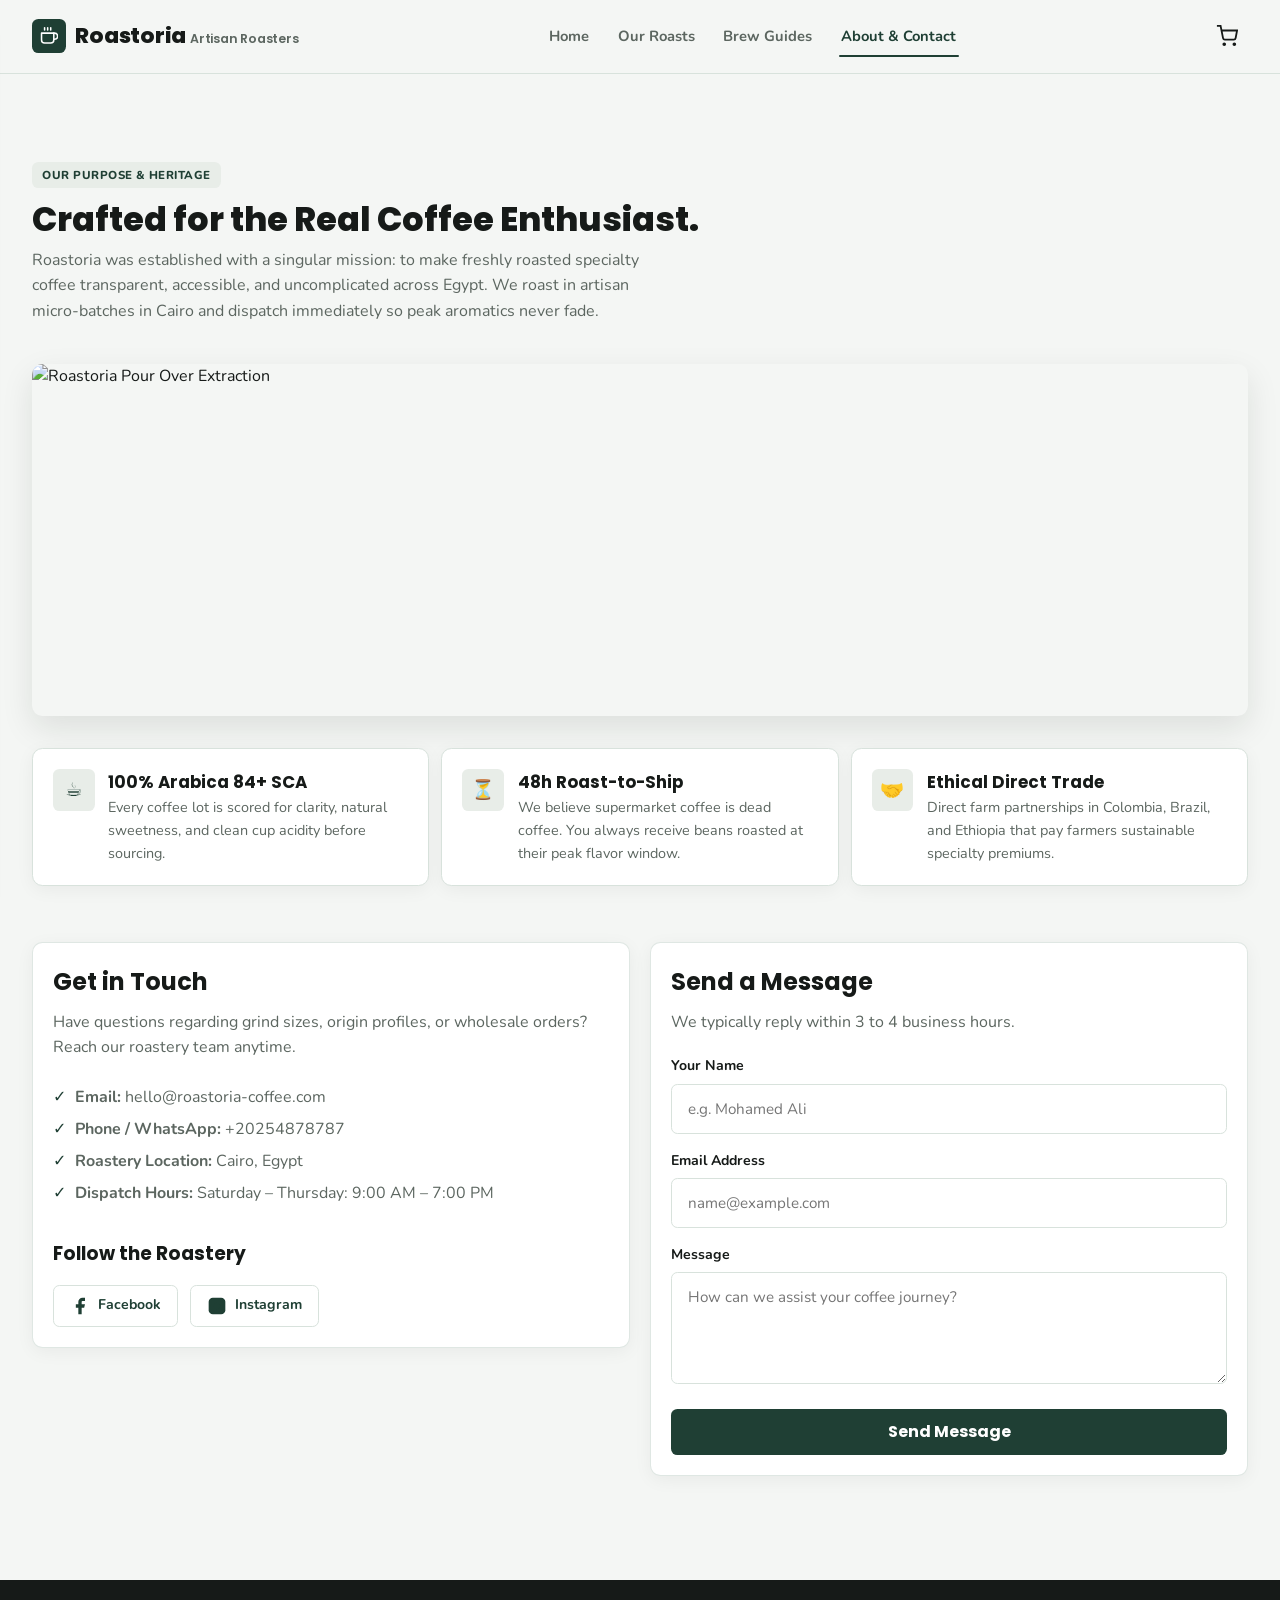
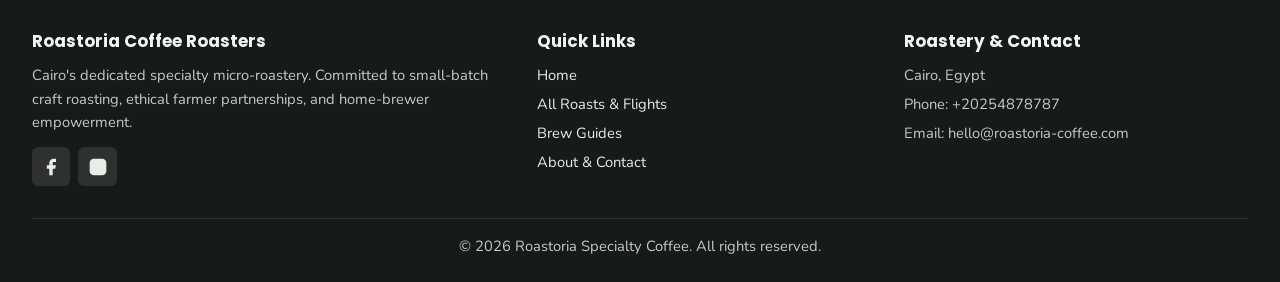
==== commit 1459841a: "Add files via upload" ====
--- a/about.html
+++ b/about.html
@@ -152,7 +152,7 @@
       </header>
 
       <!-- About Image -->
-      <img class="about-hero-img" src="https://images.unsplash.com/photo-1511920170033-f8396924c348?auto=format&fit=crop&w=1400&q=80" alt="Roastoria Coffee Experience">
+     <img class="about-hero-img" src="https://images.unsplash.com/photo-1495474472287-4d71bcdd2085?auto=format&fit=crop&w=2000&q=85" alt="Roastoria Pour Over Extraction">
 
       <!-- Quality Pillars -->
       <div class="benefits" style="margin-bottom: 3.5rem;">
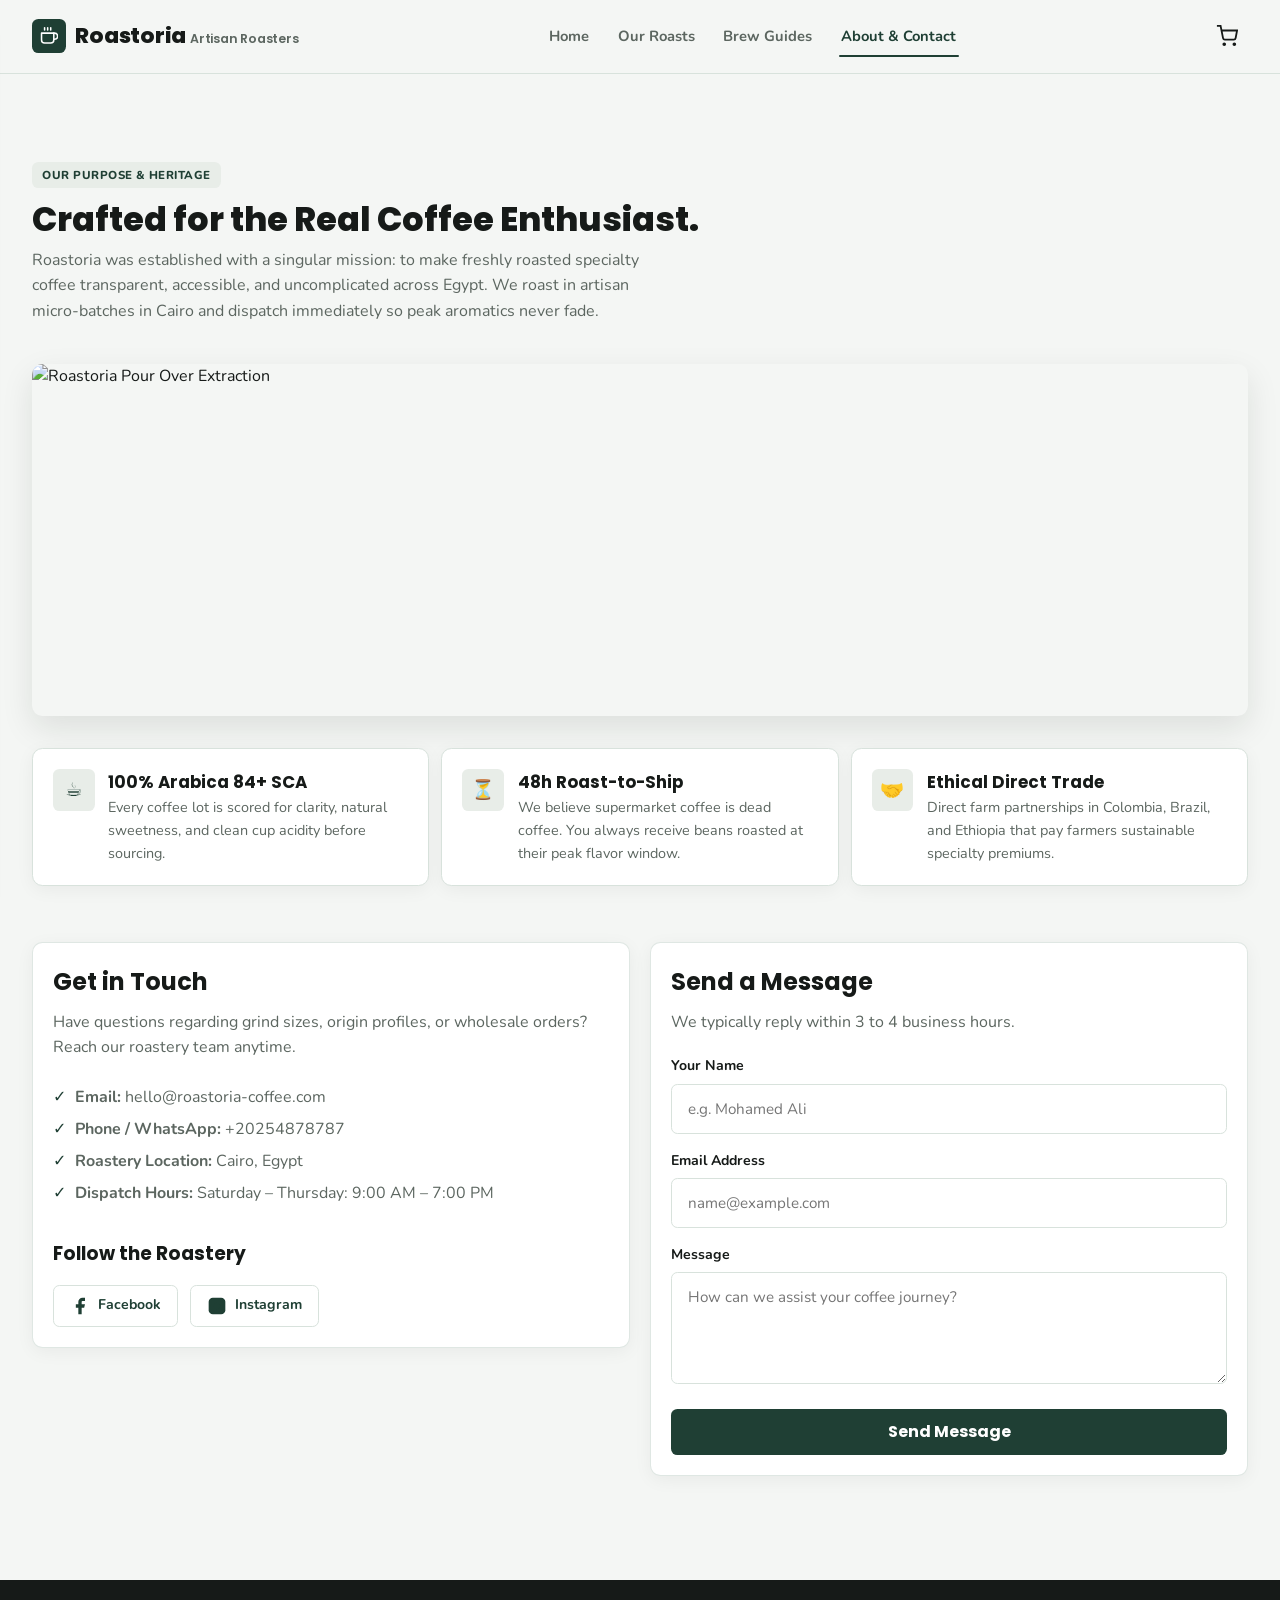
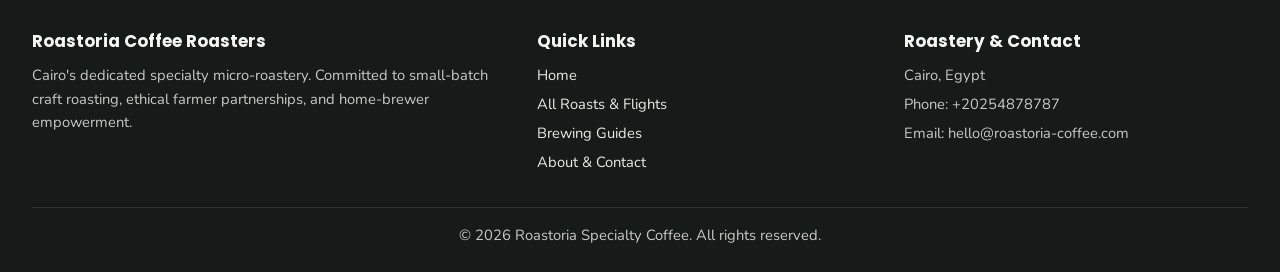
==== commit 4b6fe76a: "Add files via upload" ====
--- a/about.html
+++ b/about.html
@@ -11,7 +11,6 @@
   <link rel="stylesheet" href="css/style.css">
 
   <style>
-    /* Inline Styles to guarantee perfect rendering for about.html */
     .about-hero-img {
       width: 100%;
       height: 22rem;
@@ -43,7 +42,6 @@
       color: #FFFFFF;
       border-color: var(--teal, #1F3F34);
     }
-    /* حصر حجم أيقونات الـ SVG لمنع تضخمها نهائياً */
     .social-link-badge svg,
     .footer__social svg {
       width: 1.25rem !important;
@@ -53,7 +51,6 @@
       fill: currentColor;
       display: block;
     }
-    /* تنسيق عناصر الفورم */
     .form-group {
       margin-bottom: 1rem;
     }
@@ -144,17 +141,14 @@
 
   <main id="main" class="section">
     <div class="container">
-      <!-- About Story Section -->
       <header class="page-hero">
         <span class="badge">Our Purpose & Heritage</span>
         <h1>Crafted for the Real Coffee Enthusiast.</h1>
         <p>Roastoria was established with a singular mission: to make freshly roasted specialty coffee transparent, accessible, and uncomplicated across Egypt. We roast in artisan micro-batches in Cairo and dispatch immediately so peak aromatics never fade.</p>
       </header>
 
-      <!-- About Image -->
-     <img class="about-hero-img" src="https://images.unsplash.com/photo-1495474472287-4d71bcdd2085?auto=format&fit=crop&w=2000&q=85" alt="Roastoria Pour Over Extraction">
-
-      <!-- Quality Pillars -->
+      <img class="about-hero-img" src="https://images.unsplash.com/photo-1495474472287-4d71bcdd2085?auto=format&fit=crop&w=2000&q=85" alt="Roastoria Pour Over Extraction">
+
       <div class="benefits" style="margin-bottom: 3.5rem;">
         <div class="benefit">
           <div class="benefit__icon">☕</div>
@@ -179,9 +173,7 @@
         </div>
       </div>
 
-      <!-- Contact & Form Section -->
       <div class="grid grid--2" style="align-items: start;">
-        <!-- Left: Roastery Details & Social -->
         <div class="info-card">
           <h2>Get in Touch</h2>
           <p class="muted" style="margin: 0.5rem 0 1.5rem;">Have questions regarding grind sizes, origin profiles, or wholesale orders? Reach our roastery team anytime.</p>
@@ -206,12 +198,11 @@
           </div>
         </div>
 
-        <!-- Right: Contact Form -->
         <div class="form-card">
           <h2>Send a Message</h2>
           <p class="muted" style="margin: 0.5rem 0 1.25rem;">We typically reply within 3 to 4 business hours.</p>
 
-          <form id="contactForm">
+          <form id="contactForm" onsubmit="event.preventDefault(); alert('Thank you! Your message has been sent.');">
             <div class="form-group">
               <label for="contactName">Your Name</label>
               <input type="text" id="contactName" placeholder="e.g. Mohamed Ali" required>
@@ -225,9 +216,6 @@
               <textarea id="contactMessage" placeholder="How can we assist your coffee journey?" required></textarea>
             </div>
             <button type="submit" class="btn btn--primary" style="width: 100%;">Send Message</button>
-            <div id="contactSuccess" style="display: none; margin-top: 1rem; color: var(--teal); font-weight: 700; text-align: center;">
-              ✓ Thank you! Your message has been received.
-            </div>
           </form>
         </div>
       </div>
@@ -258,26 +246,16 @@
         <div>
           <h3>Roastoria Coffee Roasters</h3>
           <p>Cairo's dedicated specialty micro-roastery. Committed to small-batch craft roasting, ethical farmer partnerships, and home-brewer empowerment.</p>
-          <div class="footer__social">
-            <a href="https://facebook.com" target="_blank" rel="noopener" aria-label="Facebook">
-              <svg viewBox="0 0 24 24"><path d="M18 2h-3a5 5 0 0 0-5 5v3H7v4h3v8h4v-8h3l1-4h-4V7a1 1 0 0 1 1-1h3z"></path></svg>
-            </a>
-            <a href="https://instagram.com" target="_blank" rel="noopener" aria-label="Instagram">
-              <svg viewBox="0 0 24 24"><rect x="2" y="2" width="20" height="20" rx="5" ry="5"></rect><path d="M16 11.37A4 4 0 1 1 12.63 8 4 4 0 0 1 16 11.37z"></path><line x1="17.5" y1="6.5" x2="17.51" y2="6.5"></line></svg>
-            </a>
-          </div>
-        </div>
-
+        </div>
         <div>
           <h3>Quick Links</h3>
           <ul>
             <li><a href="index.html">Home</a></li>
             <li><a href="products.html">All Roasts & Flights</a></li>
-            <li><a href="articles.html">Brew Guides</a></li>
+            <li><a href="articles.html">Brewing Guides</a></li>
             <li><a href="about.html">About & Contact</a></li>
           </ul>
         </div>
-
         <div>
           <h3>Roastery & Contact</h3>
           <ul>
@@ -294,7 +272,6 @@
     </div>
   </footer>
 
-  <!-- Scripts -->
   <script src="js/main.js"></script>
 </body>
 </html>
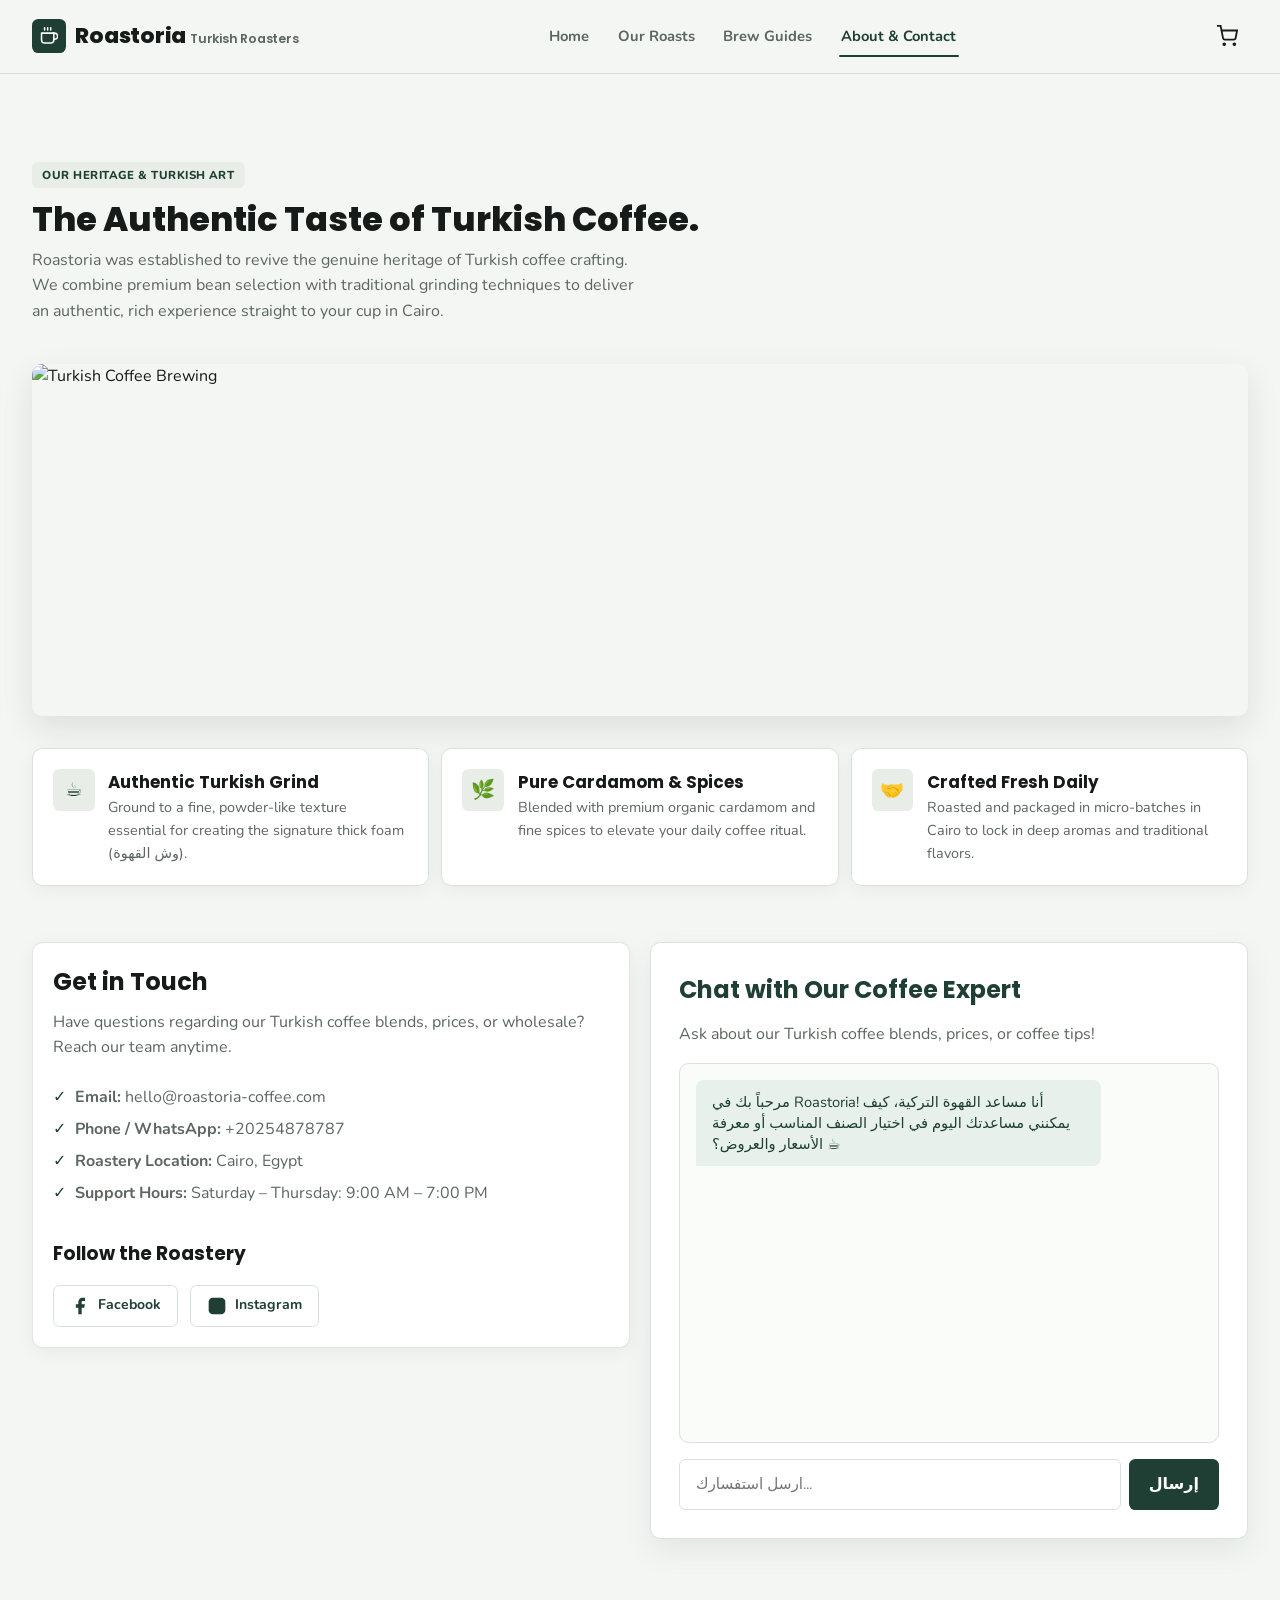
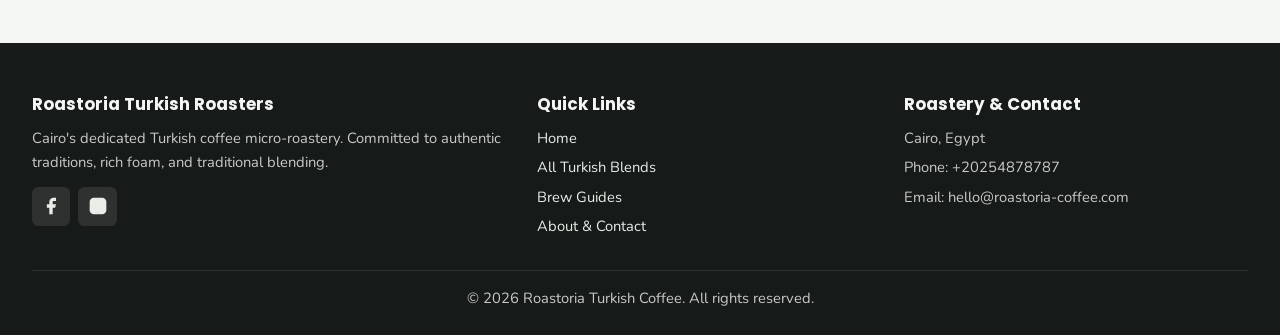
==== commit c90739f6: "Add files via upload" ====
--- a/about.html
+++ b/about.html
@@ -3,8 +3,8 @@
 <head>
   <meta charset="UTF-8">
   <meta name="viewport" content="width=device-width, initial-scale=1.0">
-  <title>About & Contact — Roastoria Specialty Coffee</title>
-  <meta name="description" content="Learn about Roastoria artisan micro-roastery in Cairo, our direct farm trade mission, and get in touch with our team.">
+  <title>About & Contact — Roastoria Turkish Coffee</title>
+  <meta name="description" content="Learn about Roastoria artisan Turkish coffee roastery in Cairo, our rich blends, and chat live with our coffee assistant.">
   <link rel="preconnect" href="https://fonts.googleapis.com">
   <link rel="preconnect" href="https://fonts.gstatic.com" crossorigin>
   <link href="https://fonts.googleapis.com/css2?family=Nunito:wght@400;600;700;800&family=Poppins:wght@600;700;800&display=swap" rel="stylesheet">
@@ -51,35 +51,83 @@
       fill: currentColor;
       display: block;
     }
-    .form-group {
-      margin-bottom: 1rem;
-    }
-    .form-group label {
-      display: block;
+
+    /* تصميم شات بوت فخم ومتناسق مع الموقع */
+    .chatbot-card {
+      background: #FFFFFF;
+      border: 1px solid var(--line, #D8E2DC);
+      border-radius: var(--radius, 0.8rem);
+      padding: 1.75rem;
+      box-shadow: 0 12px 30px rgba(31, 63, 52, 0.08);
+      display: flex;
+      flex-direction: column;
+    }
+    .chatbot-card h2 {
+      font-size: 1.5rem;
+      color: var(--teal, #1F3F34);
+      margin-bottom: 0.25rem;
+    }
+    .chat-box {
+      width: 100%;
+      height: 380px;
+      border: 1px solid #D8E2DC;
+      border-radius: 0.6rem;
+      background: #FAFCFA;
+      margin-top: 1rem;
+      padding: 1rem;
+      overflow-y: auto;
+      display: flex;
+      flex-direction: column;
+      gap: 0.75rem;
+    }
+    .chat-message {
+      max-width: 80%;
+      padding: 0.75rem 1rem;
+      border-radius: 0.5rem;
+      font-size: 0.92rem;
+      line-height: 1.4;
+      white-space: pre-wrap;
+    }
+    .chat-message.bot {
+      background: #E8F0EC;
+      color: #1F3F34;
+      align-self: flex-start;
+      border-bottom-left-radius: 0.1rem;
+    }
+    .chat-message.user {
+      background: #1F3F34;
+      color: #FFFFFF;
+      align-self: flex-end;
+      border-bottom-right-radius: 0.1rem;
+    }
+    .chat-input-area {
+      display: flex;
+      gap: 0.5rem;
+      margin-top: 1rem;
+    }
+    .chat-input-area input {
+      flex: 1;
+      padding: 0.75rem 1rem;
+      border: 1px solid #D8E2DC;
+      border-radius: 0.4rem;
+      outline: none;
+      font-size: 0.95rem;
+    }
+    .chat-input-area input:focus {
+      border-color: #1F3F34;
+    }
+    .chat-input-area button {
+      padding: 0 1.25rem;
+      background: #1F3F34;
+      color: #FFFFFF;
+      border: none;
+      border-radius: 0.4rem;
       font-weight: 700;
-      font-size: 0.88rem;
-      margin-bottom: 0.35rem;
-      color: var(--ink, #161A18);
-    }
-    .form-group input,
-    .form-group textarea {
-      width: 100%;
-      padding: 0.75rem 1rem;
-      border-radius: var(--radius-sm, 0.4rem);
-      border: 1px solid var(--line, #D8E2DC);
-      background: #FFFFFF;
-      font-size: 0.95rem;
-      color: var(--ink, #161A18);
-      outline: none;
-      transition: border-color 0.2s;
-    }
-    .form-group input:focus,
-    .form-group textarea:focus {
-      border-color: var(--teal, #1F3F34);
-    }
-    .form-group textarea {
-      resize: vertical;
-      min-height: 7rem;
+      cursor: pointer;
+      transition: background 0.2s;
+    }
+    .chat-input-area button:hover {
+      background: #162d25;
     }
   </style>
 </head>
@@ -99,7 +147,7 @@
             <line x1="14" y1="1" x2="14" y2="4"></line>
           </svg>
         </div>
-        <div>Roastoria <span>Artisan Roasters</span></div>
+        <div>Roastoria <span>Turkish Roasters</span></div>
       </a>
 
       <nav class="nav" aria-label="Main Navigation">
@@ -141,48 +189,53 @@
 
   <main id="main" class="section">
     <div class="container">
+      <!-- About Story Section -->
       <header class="page-hero">
-        <span class="badge">Our Purpose & Heritage</span>
-        <h1>Crafted for the Real Coffee Enthusiast.</h1>
-        <p>Roastoria was established with a singular mission: to make freshly roasted specialty coffee transparent, accessible, and uncomplicated across Egypt. We roast in artisan micro-batches in Cairo and dispatch immediately so peak aromatics never fade.</p>
+        <span class="badge">Our Heritage & Turkish Art</span>
+        <h1>The Authentic Taste of Turkish Coffee.</h1>
+        <p>Roastoria was established to revive the genuine heritage of Turkish coffee crafting. We combine premium bean selection with traditional grinding techniques to deliver an authentic, rich experience straight to your cup in Cairo.</p>
       </header>
 
-      <img class="about-hero-img" src="https://images.unsplash.com/photo-1495474472287-4d71bcdd2085?auto=format&fit=crop&w=2000&q=85" alt="Roastoria Pour Over Extraction">
-
+      <!-- About Image -->
+      <img class="about-hero-img" src="https://images.unsplash.com/photo-1514432324607-a09d9b4aefdd?auto=format&fit=crop&w=2000&q=85" alt="Turkish Coffee Brewing">
+
+      <!-- Quality Pillars -->
       <div class="benefits" style="margin-bottom: 3.5rem;">
         <div class="benefit">
           <div class="benefit__icon">☕</div>
           <div>
-            <h3>100% Arabica 84+ SCA</h3>
-            <p>Every coffee lot is scored for clarity, natural sweetness, and clean cup acidity before sourcing.</p>
+            <h3>Authentic Turkish Grind</h3>
+            <p>Ground to a fine, powder-like texture essential for creating the signature thick foam (وش القهوة).</p>
           </div>
         </div>
         <div class="benefit">
-          <div class="benefit__icon">⏳</div>
+          <div class="benefit__icon">🌿</div>
           <div>
-            <h3>48h Roast-to-Ship</h3>
-            <p>We believe supermarket coffee is dead coffee. You always receive beans roasted at their peak flavor window.</p>
+            <h3>Pure Cardamom & Spices</h3>
+            <p>Blended with premium organic cardamom and fine spices to elevate your daily coffee ritual.</p>
           </div>
         </div>
         <div class="benefit">
           <div class="benefit__icon">🤝</div>
           <div>
-            <h3>Ethical Direct Trade</h3>
-            <p>Direct farm partnerships in Colombia, Brazil, and Ethiopia that pay farmers sustainable specialty premiums.</p>
-          </div>
-        </div>
-      </div>
-
+            <h3>Crafted Fresh Daily</h3>
+            <p>Roasted and packaged in micro-batches in Cairo to lock in deep aromas and traditional flavors.</p>
+          </div>
+        </div>
+      </div>
+
+      <!-- Contact & Chatbot Section -->
       <div class="grid grid--2" style="align-items: start;">
+        <!-- Left: Roastery Details & Social -->
         <div class="info-card">
           <h2>Get in Touch</h2>
-          <p class="muted" style="margin: 0.5rem 0 1.5rem;">Have questions regarding grind sizes, origin profiles, or wholesale orders? Reach our roastery team anytime.</p>
+          <p class="muted" style="margin: 0.5rem 0 1.5rem;">Have questions regarding our Turkish coffee blends, prices, or wholesale? Reach our team anytime.</p>
           
           <ul class="benefits-list" style="margin-bottom: 2rem;">
             <li><strong>Email:</strong> hello@roastoria-coffee.com</li>
             <li><strong>Phone / WhatsApp:</strong> +20254878787</li>
             <li><strong>Roastery Location:</strong> Cairo, Egypt</li>
-            <li><strong>Dispatch Hours:</strong> Saturday – Thursday: 9:00 AM – 7:00 PM</li>
+            <li><strong>Support Hours:</strong> Saturday – Thursday: 9:00 AM – 7:00 PM</li>
           </ul>
 
           <h3>Follow the Roastery</h3>
@@ -198,25 +251,19 @@
           </div>
         </div>
 
-        <div class="form-card">
-          <h2>Send a Message</h2>
-          <p class="muted" style="margin: 0.5rem 0 1.25rem;">We typically reply within 3 to 4 business hours.</p>
-
-          <form id="contactForm" onsubmit="event.preventDefault(); alert('Thank you! Your message has been sent.');">
-            <div class="form-group">
-              <label for="contactName">Your Name</label>
-              <input type="text" id="contactName" placeholder="e.g. Mohamed Ali" required>
-            </div>
-            <div class="form-group">
-              <label for="contactEmail">Email Address</label>
-              <input type="email" id="contactEmail" placeholder="name@example.com" required>
-            </div>
-            <div class="form-group">
-              <label for="contactMessage">Message</label>
-              <textarea id="contactMessage" placeholder="How can we assist your coffee journey?" required></textarea>
-            </div>
-            <button type="submit" class="btn btn--primary" style="width: 100%;">Send Message</button>
-          </form>
+        <!-- Right: Modern Custom Chatbot UI -->
+        <div class="chatbot-card">
+          <h2>Chat with Our Coffee Expert</h2>
+          <p class="muted" style="margin: 0.5rem 0 0rem;">Ask about our Turkish coffee blends, prices, or coffee tips!</p>
+          
+          <div class="chat-box" id="chatBox">
+            <div class="chat-message bot">مرحباً بك في Roastoria! أنا مساعد القهوة التركية، كيف يمكنني مساعدتك اليوم في اختيار الصنف المناسب أو معرفة الأسعار والعروض؟ ☕</div>
+          </div>
+
+          <div class="chat-input-area">
+            <input type="text" id="chatInput" placeholder="ارسل استفسارك...">
+            <button type="button" id="sendBtn">إرسال</button>
+          </div>
         </div>
       </div>
     </div>
@@ -244,18 +291,28 @@
     <div class="container">
       <div class="footer__grid">
         <div>
-          <h3>Roastoria Coffee Roasters</h3>
-          <p>Cairo's dedicated specialty micro-roastery. Committed to small-batch craft roasting, ethical farmer partnerships, and home-brewer empowerment.</p>
-        </div>
+          <h3>Roastoria Turkish Roasters</h3>
+          <p>Cairo's dedicated Turkish coffee micro-roastery. Committed to authentic traditions, rich foam, and traditional blending.</p>
+          <div class="footer__social">
+            <a href="https://facebook.com" target="_blank" rel="noopener" aria-label="Facebook">
+              <svg viewBox="0 0 24 24"><path d="M18 2h-3a5 5 0 0 0-5 5v3H7v4h3v8h4v-8h3l1-4h-4V7a1 1 0 0 1 1-1h3z"></path></svg>
+            </a>
+            <a href="https://instagram.com" target="_blank" rel="noopener" aria-label="Instagram">
+              <svg viewBox="0 0 24 24"><rect x="2" y="2" width="20" height="20" rx="5" ry="5"></rect><path d="M16 11.37A4 4 0 1 1 12.63 8 4 4 0 0 1 16 11.37z"></path><line x1="17.5" y1="6.5" x2="17.51" y2="6.5"></line></svg>
+            </a>
+          </div>
+        </div>
+
         <div>
           <h3>Quick Links</h3>
           <ul>
             <li><a href="index.html">Home</a></li>
-            <li><a href="products.html">All Roasts & Flights</a></li>
-            <li><a href="articles.html">Brewing Guides</a></li>
+            <li><a href="products.html">All Turkish Blends</a></li>
+            <li><a href="articles.html">Brew Guides</a></li>
             <li><a href="about.html">About & Contact</a></li>
           </ul>
         </div>
+
         <div>
           <h3>Roastery & Contact</h3>
           <ul>
@@ -267,11 +324,78 @@
       </div>
 
       <div class="footer__copy">
-        <p>© 2026 Roastoria Specialty Coffee. All rights reserved.</p>
+        <p>© 2026 Roastoria Turkish Coffee. All rights reserved.</p>
       </div>
     </div>
   </footer>
 
+  <!-- Scripts -->
   <script src="js/main.js"></script>
+  <script>
+    // تعريف الدوال في النطاق العام لضمان عمل الزر بكل دقة
+    function appendMessage(text, sender) {
+      const chatBox = document.getElementById('chatBox');
+      const msgDiv = document.createElement('div');
+      const msgId = 'msg-' + Date.now() + '-' + Math.random().toString(36.substring(2, 5));
+      msgDiv.id = msgId;
+      msgDiv.className = `chat-message ${sender}`;
+      msgDiv.textContent = text;
+      chatBox.appendChild(msgDiv);
+      chatBox.scrollTop = chatBox.scrollHeight;
+      return msgId;
+    }
+
+    async function handleSendMessage() {
+      const chatInput = document.getElementById('chatInput');
+      const chatBox = document.getElementById('chatBox');
+      const text = chatInput.value.trim();
+      if (!text) return;
+
+      appendMessage(text, 'user');
+      chatInput.value = '';
+      
+      const loadingId = appendMessage('جارٍ التفكير...', 'bot');
+
+      const webhookUrl = 'https://n8n.3wda.cloud/webhook/05420b03-a672-46ca-bf2c-fff43a71ba7e';
+
+      try {
+        const response = await fetch(webhookUrl, {
+          method: 'POST',
+          headers: { 'Content-Type': 'application/json' },
+          body: JSON.stringify({ message: text, chatInput: text })
+        });
+
+        const data = await response.json();
+        
+        const loadingElement = document.getElementById(loadingId);
+        if (loadingElement) loadingElement.remove();
+
+        const botReply = data.output || data.message || data.text || data.response || (Array.isArray(data) ? data[0].output : null) || 'أهلاً بك، تم استلام استفسارك بنجاح!';
+        appendMessage(botReply, 'bot');
+      } catch (error) {
+        const loadingElement = document.getElementById(loadingId);
+        if (loadingElement) loadingElement.remove();
+        appendMessage('عذراً، حدث خطأ في الاتصال بالخادم. تأكد من تفعيل الـ Webhook في n8n.', 'bot');
+      }
+    }
+
+    // تفعيل الأحداث بعد تحميل الصفحة بالكامل
+    document.addEventListener('DOMContentLoaded', () => {
+      const sendBtn = document.getElementById('sendBtn');
+      const chatInput = document.getElementById('chatInput');
+
+      if (sendBtn) {
+        sendBtn.addEventListener('click', handleSendMessage);
+      }
+      if (chatInput) {
+        chatInput.addEventListener('keypress', (e) => {
+          if (e.key === 'Enter') {
+            e.preventDefault();
+            handleSendMessage();
+          }
+        });
+      }
+    });
+  </script>
 </body>
 </html>
